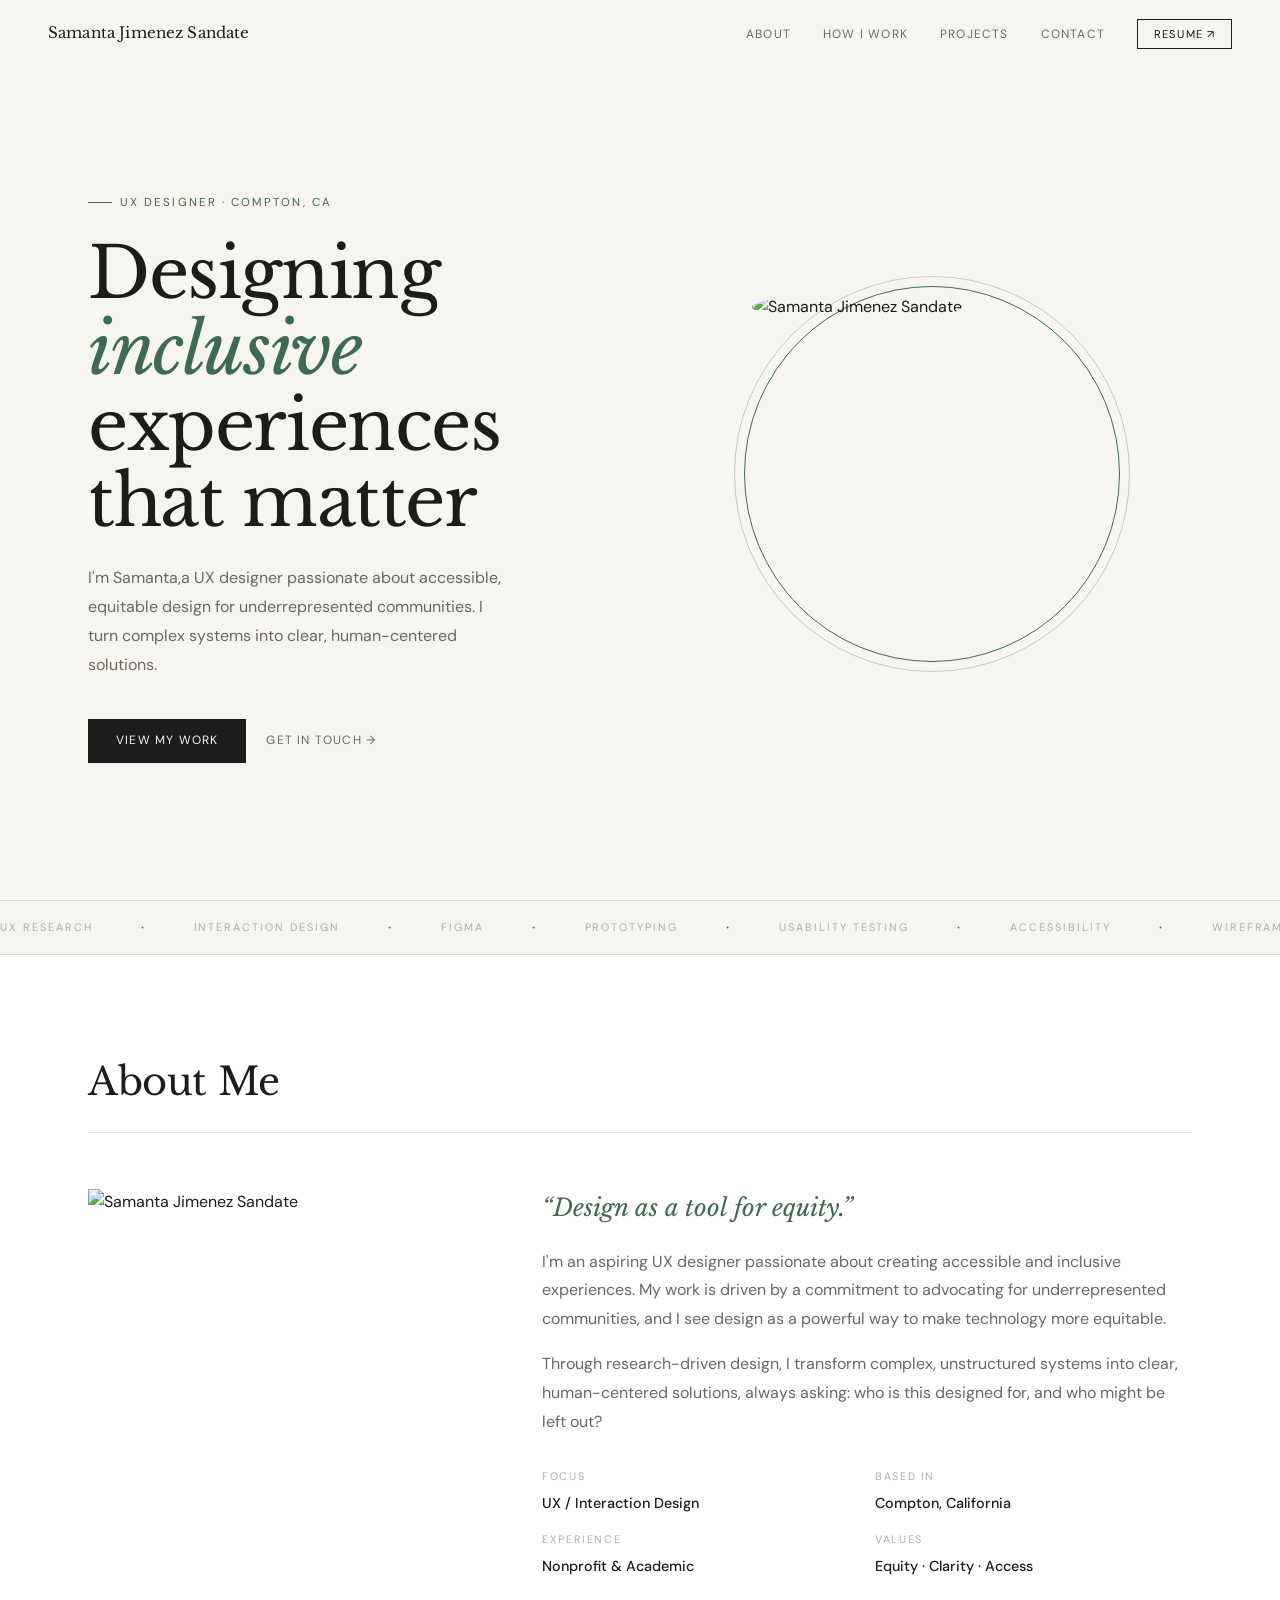
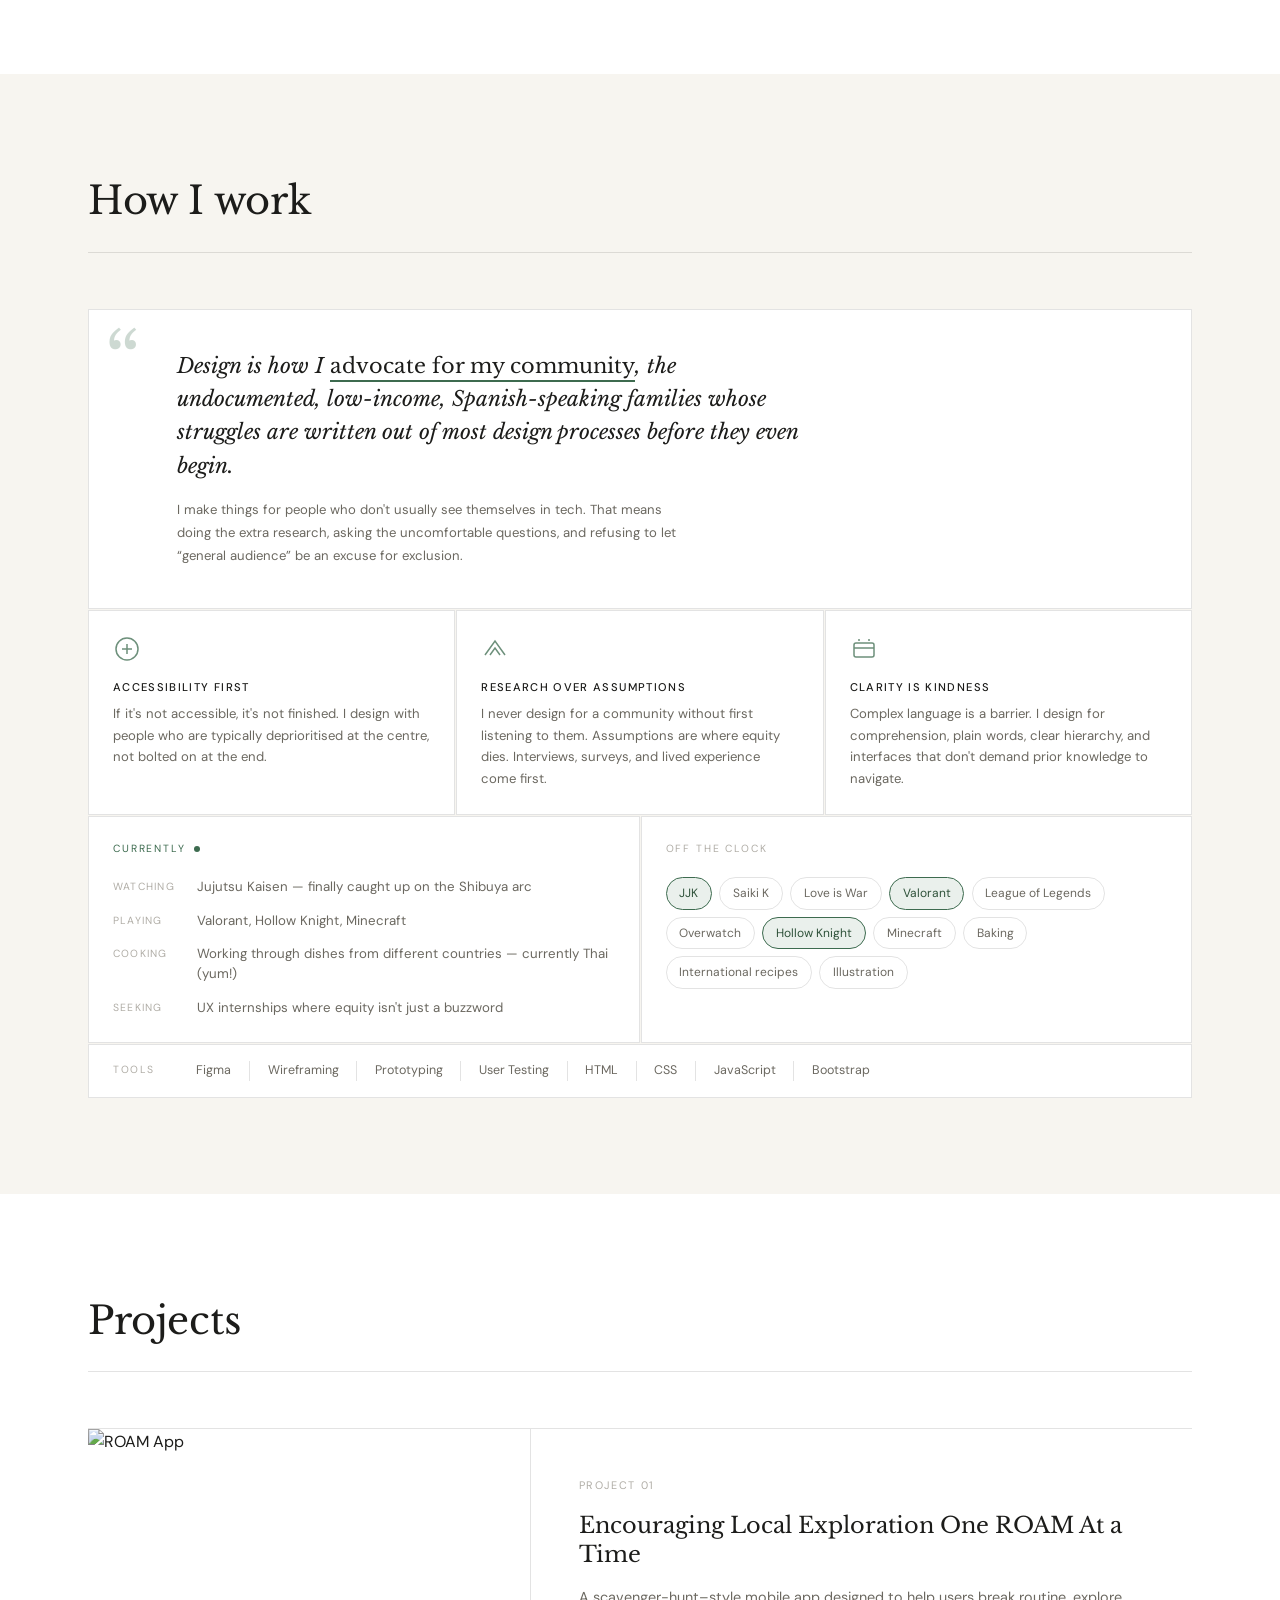
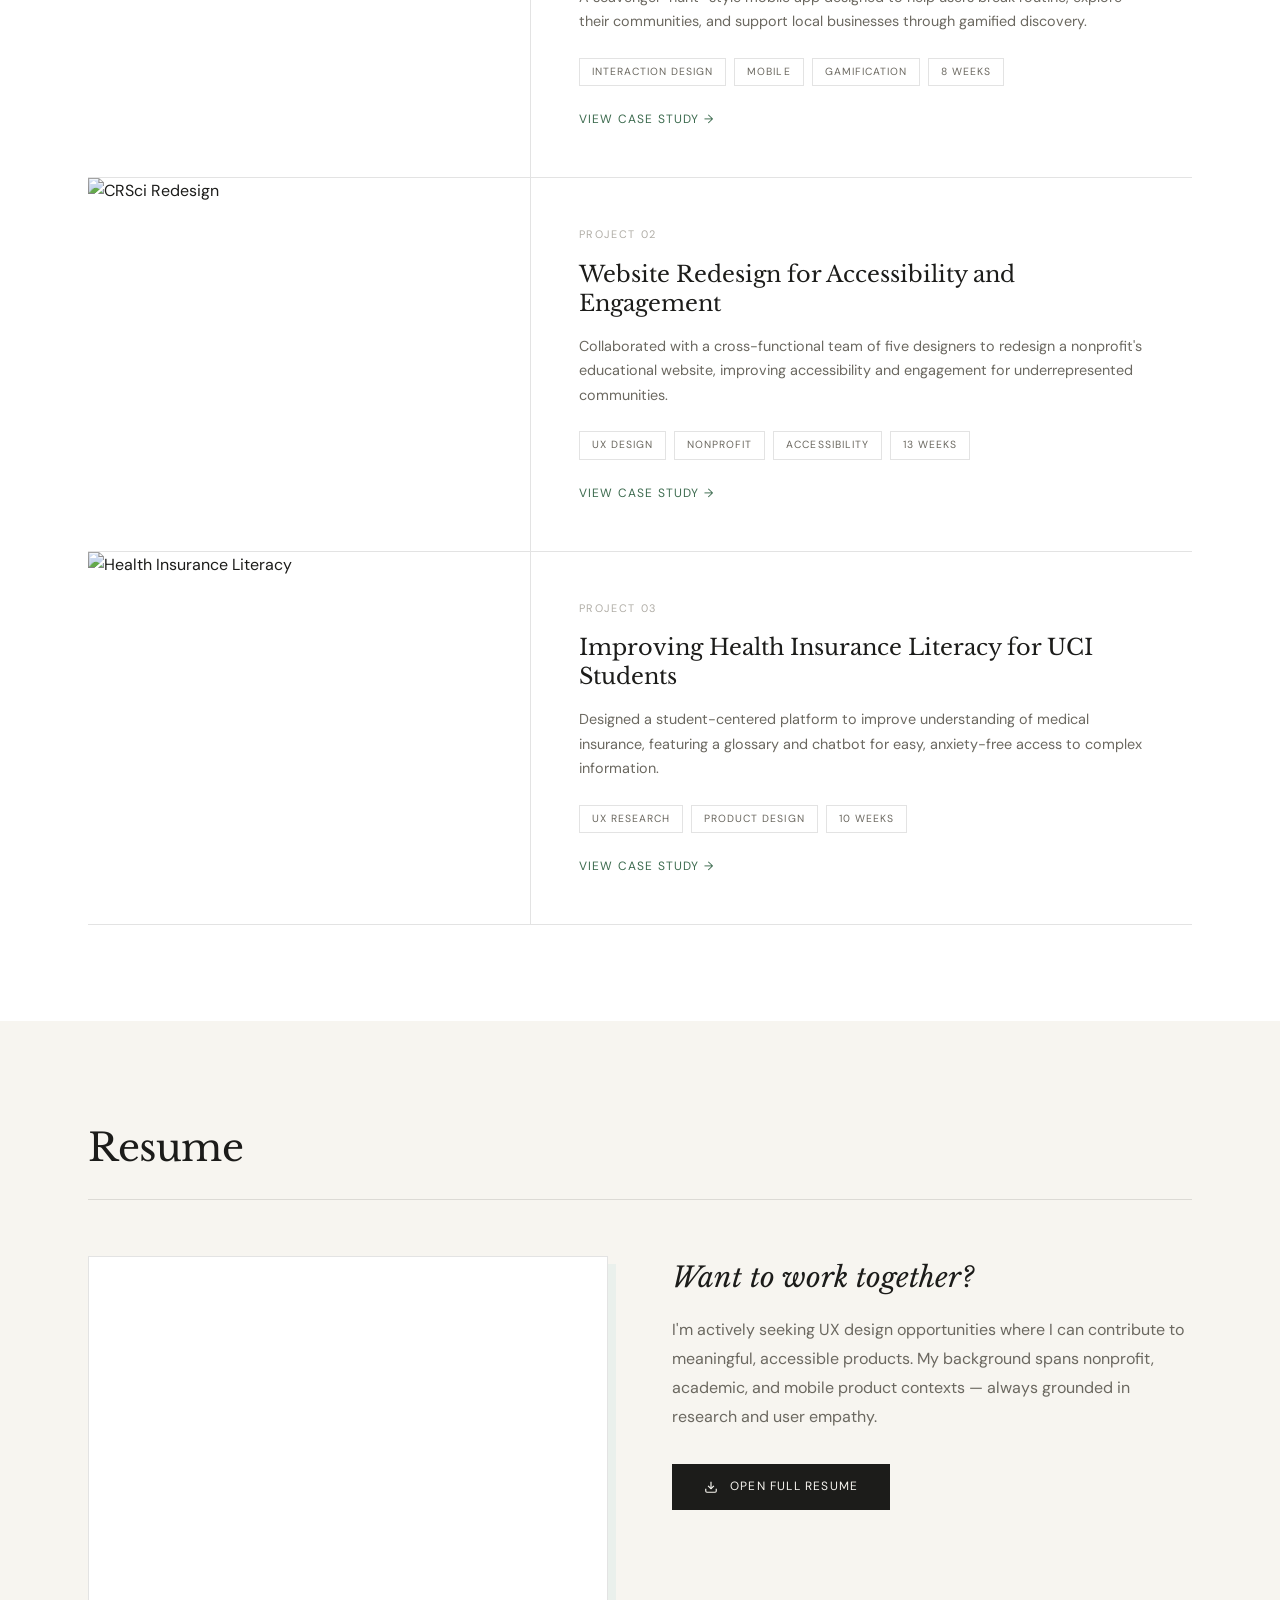
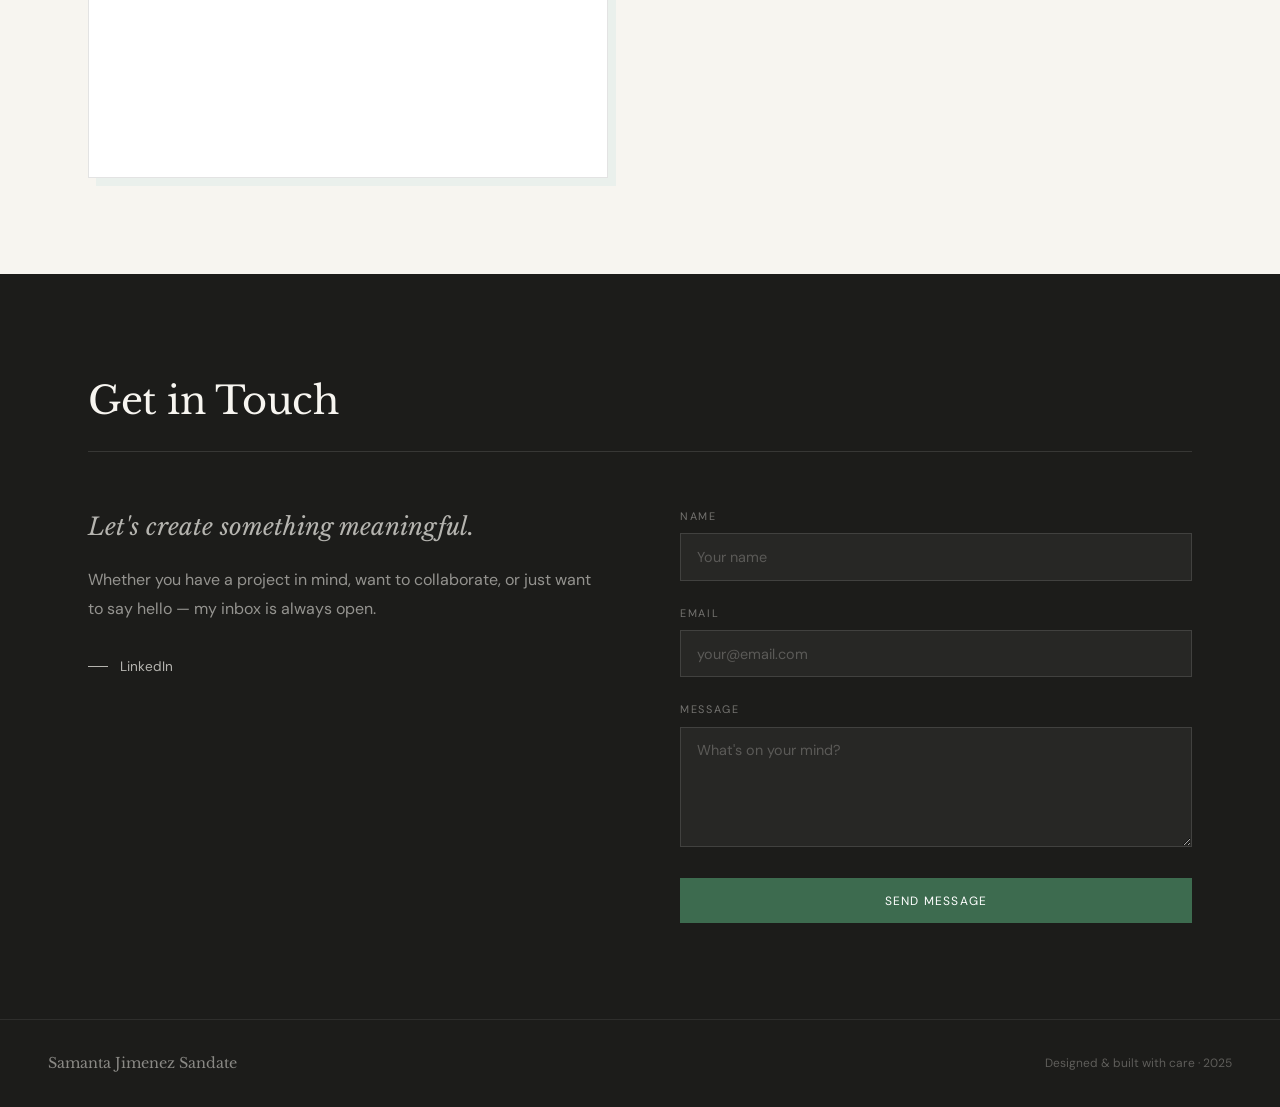
==== index.html @ db6c1d79 "stuff" ====
<!doctype html>
<html lang="en">
<head>
  <meta charset="utf-8">
  <meta name="viewport" content="width=device-width, initial-scale=1.0">
  <title>Samanta Jimenez Sandate — UX Designer</title>
  <link rel="preconnect" href="https://fonts.googleapis.com">
  <link href="https://fonts.googleapis.com/css2?family=Libre+Baskerville:ital,wght@0,400;0,700;1,400&family=DM+Sans:wght@300;400;500&display=swap" rel="stylesheet">
  <style>
    *, *::before, *::after { box-sizing: border-box; margin: 0; padding: 0; }

    :root {
      --bg: #F7F5F0;
      --ink: #1C1C1A;
      --mid: #6B6860;
      --light: #B0ADA6;
      --accent: #3D6B4F;
      --accent-soft: #EAF0EC;
      --border: rgba(28,28,26,0.12);
      --serif: 'Libre Baskerville', Georgia, serif;
      --sans: 'DM Sans', sans-serif;
    }

    html { scroll-behavior: smooth; font-size: 16px; }
    body { background: var(--bg); color: var(--ink); font-family: var(--sans); font-weight: 400; line-height: 1.6; overflow-x: hidden; }

    /* CURSOR */
    * { cursor: none !important; }
    #cur, #cur-ring { position: fixed; border-radius: 50%; pointer-events: none; z-index: 9999; transform: translate(-50%,-50%); }
    #cur { width: 8px; height: 8px; background: var(--ink); transition: width .2s, height .2s, background .2s; }
    #cur-ring { width: 32px; height: 32px; border: 1px solid var(--ink); opacity: .3; transition: width .3s, height .3s, opacity .3s, border-color .3s; }
    .hovering #cur { width: 5px; height: 5px; background: var(--accent); }
    .hovering #cur-ring { width: 48px; height: 48px; opacity: .15; border-color: var(--accent); }
    .dark-bg #cur { background: var(--bg); }
    .dark-bg #cur-ring { border-color: var(--bg); opacity: .4; }
    .dark-bg.hovering #cur { background: #9fcfb3; }
    .dark-bg.hovering #cur-ring { border-color: #9fcfb3; }

    /* NAV */
    nav { position: fixed; top: 0; left: 0; right: 0; z-index: 100; display: flex; align-items: center; justify-content: space-between; padding: 1.25rem 3rem; background: rgba(247,245,240,0.92); backdrop-filter: blur(12px); border-bottom: 1px solid transparent; transition: border-color .3s; }
    nav.scrolled { border-color: var(--border); }
    .nav-name { font-family: var(--serif); font-size: .95rem; font-weight: 400; color: var(--ink); text-decoration: none; letter-spacing: .01em; }
    .nav-links { display: flex; gap: 2rem; list-style: none; align-items: center; }
    .nav-links a { font-size: .75rem; letter-spacing: .1em; text-transform: uppercase; text-decoration: none; color: var(--mid); transition: color .2s; }
    .nav-links a:hover { color: var(--ink); }
    .nav-links .resume-btn { padding: .45rem 1rem; border: 1px solid var(--ink); color: var(--ink); font-size: .7rem; transition: background .2s, color .2s; }
    .nav-links .resume-btn:hover { background: var(--ink); color: var(--bg); }

    /* HERO */
    #home { min-height: 100vh; display: grid; grid-template-columns: 1fr 1fr; align-items: center; padding: 8rem 3rem 5rem; max-width: 1200px; margin: 0 auto; gap: 4rem; }
    .hero-tag { display: inline-flex; align-items: center; gap: .5rem; font-size: .72rem; letter-spacing: .18em; text-transform: uppercase; color: var(--accent); margin-bottom: 1.5rem; opacity: 0; animation: fadeUp .7s .2s forwards; }
    .hero-tag::before { content: ''; width: 24px; height: 1px; background: var(--accent); }
    h1.hero-title { font-family: var(--serif); font-size: clamp(3rem, 5.5vw, 5rem); font-weight: 400; line-height: 1.08; letter-spacing: -.02em; margin-bottom: 1.5rem; opacity: 0; animation: fadeUp .8s .4s forwards; }
    h1.hero-title em { font-style: italic; color: var(--accent); }
    .hero-bio { font-size: 1rem; color: var(--mid); line-height: 1.8; max-width: 420px; margin-bottom: 2.5rem; opacity: 0; animation: fadeUp .7s .6s forwards; }
    .hero-actions { display: flex; gap: 1.25rem; align-items: center; opacity: 0; animation: fadeUp .7s .8s forwards; }
    .btn-dark { display: inline-block; padding: .75rem 1.75rem; background: var(--ink); color: var(--bg); font-size: .75rem; letter-spacing: .1em; text-transform: uppercase; text-decoration: none; transition: background .2s, transform .2s; }
    .btn-dark:hover { background: var(--accent); transform: translateY(-2px); }
    .btn-ghost { font-size: .75rem; letter-spacing: .1em; text-transform: uppercase; color: var(--mid); text-decoration: none; display: flex; align-items: center; gap: .4rem; transition: color .2s; }
    .btn-ghost:hover { color: var(--ink); }

    /* HERO CIRCULAR AVATAR */
    .hero-image-col { display: flex; justify-content: center; align-items: center; opacity: 0; animation: fadeIn 1s .5s forwards; }
    .hero-avatar-wrap {
      position: relative;
      width: 360px; height: 360px;
    }
    .hero-avatar-wrap::before {
      content: '';
      position: absolute;
      top: -8px; left: -8px;
      width: calc(100% + 16px); height: calc(100% + 16px);
      border-radius: 50%;
      border: 1px solid var(--accent);
      z-index: 0;
    }
    .hero-avatar-wrap::after {
      content: '';
      position: absolute;
      top: -18px; left: -18px;
      width: calc(100% + 36px); height: calc(100% + 36px);
      border-radius: 50%;
      border: 1px solid var(--accent);
      opacity: 0.3;
      z-index: 0;
    }
    .hero-avatar-wrap img {
      position: relative; z-index: 1;
      width: 100%; height: 100%;
      border-radius: 50%;
      object-fit: cover;
      background: transparent;
    }

    /* MARQUEE */
    .marquee-bar { border-top: 1px solid var(--border); border-bottom: 1px solid var(--border); overflow: hidden; padding: .85rem 0; }
    .marquee-track { display: flex; gap: 3rem; width: max-content; animation: marquee 22s linear infinite; font-size: .68rem; letter-spacing: .18em; text-transform: uppercase; color: var(--light); align-items: center; }
    .marquee-track .dot { color: var(--accent); font-size: 1rem; }
    @keyframes marquee { from { transform: translateX(0); } to { transform: translateX(-50%); } }

    /* SECTIONS */
    .section-wrap { max-width: 1200px; margin: 0 auto; padding: 6rem 3rem; }
    .section-header { display: flex; align-items: baseline; gap: 1rem; margin-bottom: 3.5rem; padding-bottom: 1.25rem; border-bottom: 1px solid var(--border); }
    .section-num { display: none; }
    .section-title { font-family: var(--serif); font-size: clamp(1.75rem, 3vw, 2.5rem); font-weight: 400; letter-spacing: -.01em; }

    /* ABOUT */
    #about { background: white; }
    .about-grid { display: grid; grid-template-columns: 0.6fr 1fr; gap: 4rem; align-items: start; }
    .about-portrait img { width: 100%; max-width: 280px; aspect-ratio: 3/4; object-fit: cover; object-position: center top; }
    .about-content h3 { font-family: var(--serif); font-size: 1.5rem; font-weight: 400; font-style: italic; color: var(--accent); margin-bottom: 1.25rem; }
    .about-content p { color: var(--mid); margin-bottom: 1rem; line-height: 1.8; }
    .about-details { margin-top: 2rem; display: grid; grid-template-columns: 1fr 1fr; gap: 1rem; }
    .about-detail-item span { display: block; font-size: .68rem; letter-spacing: .15em; text-transform: uppercase; color: var(--light); margin-bottom: .25rem; }
    .about-detail-item strong { font-size: .9rem; font-weight: 500; }

    /* HOW I WORK */
    #skills { background: var(--bg); }
    .hiw-philosophy { border: 1px solid var(--border); padding: 2.5rem; margin-bottom: 1px; background: white; position: relative; overflow: hidden; }
    .hiw-philosophy::before { content: '\201C'; font-family: var(--serif); font-size: 5rem; line-height: 1.2; color: var(--accent); opacity: 0.25; position: absolute; top: .5rem; left: 1rem; pointer-events: none; z-index: 0; }
    .hiw-quote { font-family: var(--serif); font-size: 1.3rem; font-style: italic; line-height: 1.6; color: var(--ink); position: relative; z-index: 1; max-width: 680px; padding-left: 3rem; }
    .hiw-quote em { font-style: normal; border-bottom: 2px solid var(--accent); padding-bottom: 1px; }
    .hiw-sub { margin-top: 1rem; font-size: .82rem; color: var(--mid); line-height: 1.75; max-width: 560px; position: relative; z-index: 1; padding-left: 3rem; }
    .hiw-principles { display: grid; grid-template-columns: repeat(3, 1fr); gap: 1px; margin-bottom: 1px; }
    .hiw-principle { background: white; border: 1px solid var(--border); padding: 1.5rem; transition: background .2s; }
    .hiw-principle:hover { background: var(--accent-soft); }
    .hiw-principle svg { margin-bottom: 1rem; opacity: .75; display: block; }
    .hiw-pname { font-size: .7rem; font-weight: 500; letter-spacing: .12em; text-transform: uppercase; color: var(--ink); margin-bottom: .4rem; }
    .hiw-pdesc { font-size: .82rem; color: var(--mid); line-height: 1.65; }
    .hiw-bottom { display: grid; grid-template-columns: 1fr 1fr; gap: 1px; margin-bottom: 1px; }
    .hiw-currently { background: white; border: 1px solid var(--border); padding: 1.5rem; }
    .hiw-currently-label { font-size: .65rem; letter-spacing: .18em; text-transform: uppercase; color: var(--accent); display: flex; align-items: center; gap: .5rem; margin-bottom: 1.25rem; }
    .hiw-currently-label::after { content: ''; width: 6px; height: 6px; border-radius: 50%; background: var(--accent); animation: hiw-pulse 2s infinite; }
    @keyframes hiw-pulse { 0%, 100% { opacity: 1; transform: scale(1); } 50% { opacity: .4; transform: scale(.8); } }
    .hiw-currently-item { display: flex; align-items: flex-start; gap: .75rem; margin-bottom: .85rem; font-size: .83rem; color: var(--mid); line-height: 1.5; }
    .hiw-currently-item:last-child { margin-bottom: 0; }
    .hiw-key { font-size: .65rem; letter-spacing: .12em; text-transform: uppercase; color: var(--light); min-width: 72px; padding-top: 2px; flex-shrink: 0; }
    .hiw-offduty { background: white; border: 1px solid var(--border); padding: 1.5rem; }
    .hiw-offduty-label { font-size: .65rem; letter-spacing: .18em; text-transform: uppercase; color: var(--light); margin-bottom: 1.25rem; }
    .hiw-tags { display: flex; flex-wrap: wrap; gap: .45rem; }
    .hiw-tag { font-size: .75rem; padding: .35rem .8rem; border: 1px solid var(--border); color: var(--mid); border-radius: 999px; transition: border-color .2s, color .2s; }
    .hiw-tag:hover { border-color: var(--accent); color: var(--accent); }
    .hiw-tag-highlight { background: var(--accent-soft); border-color: var(--accent); color: #2e5139; }
    .hiw-tools { border: 1px solid var(--border); padding: 1rem 1.5rem; display: flex; align-items: center; flex-wrap: wrap; background: white; }
    .hiw-tools-label { font-size: .65rem; letter-spacing: .15em; text-transform: uppercase; color: var(--light); margin-right: 1.5rem; white-space: nowrap; }
    .hiw-tool { font-size: .78rem; color: var(--mid); padding: 0 1.1rem; border-right: 1px solid var(--border); }
    .hiw-tool:last-child { border-right: none; }

    /* PROJECTS */
    #projects { background: white; }
    .projects-list { display: flex; flex-direction: column; }
    .project-row { display: grid; grid-template-columns: 1fr 1.5fr; border-bottom: 1px solid var(--border); text-decoration: none; color: inherit; overflow: hidden; }
    .project-row:first-child { border-top: 1px solid var(--border); }
    .project-img-wrap { overflow: hidden; aspect-ratio: 16/10; }
    .project-img-wrap img { width: 100%; height: 100%; object-fit: cover; transition: transform .6s ease, filter .4s; filter: grayscale(20%); }
    .project-row:hover .project-img-wrap img { transform: scale(1.04); filter: grayscale(0%); }
    .project-info { padding: 3rem; display: flex; flex-direction: column; justify-content: center; border-left: 1px solid var(--border); }
    .project-num { font-size: .68rem; letter-spacing: .15em; text-transform: uppercase; color: var(--light); margin-bottom: 1rem; }
    .project-title { font-family: var(--serif); font-size: 1.4rem; font-weight: 400; line-height: 1.3; margin-bottom: 1rem; transition: color .2s; }
    .project-row:hover .project-title { color: var(--accent); }
    .project-desc { font-size: .9rem; color: var(--mid); line-height: 1.7; margin-bottom: 1.5rem; }
    .project-tags { display: flex; gap: .5rem; flex-wrap: wrap; }
    .project-tag { font-size: .65rem; letter-spacing: .1em; text-transform: uppercase; padding: .3rem .75rem; border: 1px solid var(--border); color: var(--mid); }
    .project-arrow { margin-top: 1.5rem; font-size: .75rem; letter-spacing: .1em; text-transform: uppercase; color: var(--accent); display: flex; align-items: center; gap: .4rem; transition: transform .2s; }
    .project-row:hover .project-arrow { transform: translateX(6px); }

    /* RESUME */
    #resume { background: var(--bg); }
    .resume-layout { display: grid; grid-template-columns: 1fr 1fr; gap: 4rem; align-items: start; }
    .resume-embed-wrap {
      position: relative;
      border: 1px solid var(--border);
      box-shadow: 8px 8px 0 var(--accent-soft);
      background: white;
      overflow: hidden;
    }
    .resume-embed-wrap iframe {
      width: 100%;
      height: 520px;
      display: block;
      border: none;
    }
    .resume-content h3 { font-family: var(--serif); font-size: 1.75rem; font-weight: 400; font-style: italic; margin-bottom: 1rem; }
    .resume-content p { color: var(--mid); line-height: 1.8; margin-bottom: 2rem; }
    .resume-download { display: inline-flex; align-items: center; gap: .75rem; padding: .85rem 2rem; background: var(--ink); color: var(--bg); font-size: .75rem; letter-spacing: .1em; text-transform: uppercase; text-decoration: none; transition: background .2s, transform .2s; }
    .resume-download:hover { background: var(--accent); transform: translateY(-2px); }
    .resume-download svg { width: 14px; height: 14px; }

    /* CONTACT */
    #contact { background: var(--ink); color: var(--bg); }
    #contact .section-title { color: var(--bg); }
    #contact .section-num { color: rgba(255,255,255,.3); }
    #contact .section-header { border-color: rgba(255,255,255,.12); }
    .contact-grid { display: grid; grid-template-columns: 1fr 1fr; gap: 5rem; }
    .contact-info h3 { font-family: var(--serif); font-size: 1.5rem; font-weight: 400; font-style: italic; color: rgba(247,245,240,.7); margin-bottom: 1.25rem; }
    .contact-info p { color: rgba(247,245,240,.55); line-height: 1.8; margin-bottom: 2rem; }
    .contact-socials { display: flex; flex-direction: column; gap: .75rem; }
    .contact-social-link { display: flex; align-items: center; gap: .75rem; text-decoration: none; color: rgba(247,245,240,.7); font-size: .85rem; transition: color .2s, transform .2s; }
    .contact-social-link:hover { color: var(--bg); transform: translateX(4px); }
    .social-line { width: 20px; height: 1px; background: currentColor; }
    .form-group { margin-bottom: 1.5rem; }
    .form-label { display: block; font-size: .68rem; letter-spacing: .15em; text-transform: uppercase; color: rgba(247,245,240,.4); margin-bottom: .5rem; }
    .form-input, .form-textarea { width: 100%; background: rgba(255,255,255,.05); border: 1px solid rgba(255,255,255,.12); color: var(--bg); padding: .85rem 1rem; font-family: var(--sans); font-size: .9rem; transition: border-color .2s, background .2s; outline: none; }
    .form-input::placeholder, .form-textarea::placeholder { color: rgba(247,245,240,.25); }
    .form-input:focus, .form-textarea:focus { border-color: var(--accent); background: rgba(255,255,255,.08); }
    .form-textarea { resize: vertical; min-height: 120px; }
    .form-submit { width: 100%; padding: .9rem; background: var(--accent); color: white; border: none; font-family: var(--sans); font-size: .75rem; letter-spacing: .1em; text-transform: uppercase; transition: background .2s, transform .2s; }
    .form-submit:hover { background: #2e5139; transform: translateY(-2px); }

    /* FOOTER */
    footer { background: var(--ink); border-top: 1px solid rgba(255,255,255,.08); padding: 2rem 3rem; display: flex; align-items: center; justify-content: space-between; }
    .footer-name { font-family: var(--serif); font-size: .9rem; color: rgba(247,245,240,.5); }
    .footer-note { font-size: .75rem; color: rgba(247,245,240,.3); }

    /* ANIMATIONS */
    @keyframes fadeUp { from { opacity: 0; transform: translateY(20px); } to { opacity: 1; transform: translateY(0); } }
    @keyframes fadeIn { from { opacity: 0; } to { opacity: 1; } }
    .reveal { opacity: 0; transform: translateY(24px); transition: opacity .7s ease, transform .7s ease; }
    .reveal.visible { opacity: 1; transform: translateY(0); }
    .reveal-delay-1 { transition-delay: .1s; }
    .reveal-delay-2 { transition-delay: .2s; }
    .reveal-delay-3 { transition-delay: .3s; }

    /* RESPONSIVE */
    @media (max-width: 900px) {
      nav { padding: 1rem 1.5rem; }
      #home { grid-template-columns: 1fr; padding: 7rem 1.5rem 4rem; gap: 3rem; }
      .hero-image-col { order: -1; }
      .hero-avatar-wrap { width: 260px; height: 260px; }
      .section-wrap { padding: 4rem 1.5rem; }
      .about-grid, .resume-layout, .contact-grid { grid-template-columns: 1fr; gap: 2.5rem; }
      .project-row { grid-template-columns: 1fr; }
      .project-info { border-left: none; border-top: 1px solid var(--border); padding: 1.75rem; }
      .hiw-principles { grid-template-columns: 1fr; }
      .hiw-bottom { grid-template-columns: 1fr; }
      .hiw-quote { font-size: 1.1rem; }
      footer { flex-direction: column; gap: .5rem; text-align: center; }
    }
  </style>
</head>
<body>
  <div id="cur"></div>
  <div id="cur-ring"></div>

  <nav id="main-nav">
    <a href="#home" class="nav-name">Samanta Jimenez Sandate</a>
    <ul class="nav-links">
      <li><a href="#about">About</a></li>
      <li><a href="#skills">How I Work</a></li>
      <li><a href="#projects">Projects</a></li>
      <li><a href="#contact">Contact</a></li>
      <li><a href="https://docs.google.com/document/d/1Hm_ONmTTfkXYq-15ansZrLJVU6pcIB7MnljaQ3-lBNk/edit?usp=sharing" target="_blank" class="resume-btn">Resume &#x2197;</a></li>
    </ul>
  </nav>

  <!-- HERO -->
  <section id="home">
    <div class="hero-text">
      <p class="hero-tag">UX Designer &middot; Compton, CA</p>
      <h1 class="hero-title">Designing <em>inclusive</em><br>experiences that matter</h1>
      <p class="hero-bio">I'm Samanta,a UX designer passionate about accessible, equitable design for underrepresented communities. I turn complex systems into clear, human-centered solutions.</p>
      <div class="hero-actions">
        <a href="#projects" class="btn-dark">View My Work</a>
        <a href="#contact" class="btn-ghost">Get in touch &rarr;</a>
      </div>
    </div>
    <div class="hero-image-col">
      <div class="hero-avatar-wrap">
        <img src="avatar_chibi.png" alt="Samanta Jimenez Sandate">
      </div>
    </div>
  </section>

  <!-- MARQUEE -->
  <div class="marquee-bar">
    <div class="marquee-track">
      <span>UX Research</span><span class="dot">&middot;</span>
      <span>Interaction Design</span><span class="dot">&middot;</span>
      <span>Figma</span><span class="dot">&middot;</span>
      <span>Prototyping</span><span class="dot">&middot;</span>
      <span>Usability Testing</span><span class="dot">&middot;</span>
      <span>Accessibility</span><span class="dot">&middot;</span>
      <span>Wireframing</span><span class="dot">&middot;</span>
      <span>User Journeys</span><span class="dot">&middot;</span>
      <span>HTML &middot; CSS &middot; JavaScript</span><span class="dot">&middot;</span>
      <span>UX Research</span><span class="dot">&middot;</span>
      <span>Interaction Design</span><span class="dot">&middot;</span>
      <span>Figma</span><span class="dot">&middot;</span>
      <span>Prototyping</span><span class="dot">&middot;</span>
      <span>Usability Testing</span><span class="dot">&middot;</span>
      <span>Accessibility</span><span class="dot">&middot;</span>
      <span>Wireframing</span><span class="dot">&middot;</span>
      <span>User Journeys</span><span class="dot">&middot;</span>
      <span>HTML &middot; CSS &middot; JavaScript</span><span class="dot">&middot;</span>
    </div>
  </div>

  <!-- ABOUT -->
  <section id="about">
    <div class="section-wrap">
      <div class="section-header reveal">
        <span class="section-num">01</span>
        <h2 class="section-title">About Me</h2>
      </div>
      <div class="about-grid">
        <div class="about-portrait reveal">
          <img src="samanta_photo.jpg" alt="Samanta Jimenez Sandate">
        </div>
        <div class="about-content">
          <h3 class="reveal">&ldquo;Design as a tool for equity.&rdquo;</h3>
          <p class="reveal reveal-delay-1">I'm an aspiring UX designer passionate about creating accessible and inclusive experiences. My work is driven by a commitment to advocating for underrepresented communities, and I see design as a powerful way to make technology more equitable.</p>
          <p class="reveal reveal-delay-2">Through research-driven design, I transform complex, unstructured systems into clear, human-centered solutions, always asking: who is this designed for, and who might be left out?</p>
          <div class="about-details reveal reveal-delay-3">
            <div class="about-detail-item"><span>Focus</span><strong>UX / Interaction Design</strong></div>
            <div class="about-detail-item"><span>Based in</span><strong>Compton, California</strong></div>
            <div class="about-detail-item"><span>Experience</span><strong>Nonprofit &amp; Academic</strong></div>
            <div class="about-detail-item"><span>Values</span><strong>Equity &middot; Clarity &middot; Access</strong></div>
          </div>
        </div>
      </div>
    </div>
  </section>

  <!-- HOW I WORK -->
  <section id="skills">
    <div class="section-wrap">
      <div class="section-header reveal">
        <span class="section-num">02</span>
        <h2 class="section-title">How I work</h2>
      </div>
      <div class="hiw-philosophy reveal">
        <p class="hiw-quote">Design is how I <em>advocate for my community</em>, the undocumented, low-income, Spanish-speaking families whose struggles are written out of most design processes before they even begin.</p>
        <p class="hiw-sub">I make things for people who don't usually see themselves in tech. That means doing the extra research, asking the uncomfortable questions, and refusing to let &ldquo;general audience&rdquo; be an excuse for exclusion.</p>
      </div>
      <div class="hiw-principles reveal">
        <div class="hiw-principle">
          <svg width="28" height="28" viewBox="0 0 28 28" fill="none" stroke="var(--accent)" stroke-width="1.5"><circle cx="14" cy="14" r="11"/><path d="M9 14h10M14 9v10"/></svg>
          <div class="hiw-pname">Accessibility first</div>
          <div class="hiw-pdesc">If it's not accessible, it's not finished. I design with people who are typically deprioritised at the centre, not bolted on at the end.</div>
        </div>
        <div class="hiw-principle">
          <svg width="28" height="28" viewBox="0 0 28 28" fill="none" stroke="var(--accent)" stroke-width="1.5"><path d="M4 20L14 6l10 14"/><path d="M9 20l5-7 5 7"/></svg>
          <div class="hiw-pname">Research over assumptions</div>
          <div class="hiw-pdesc">I never design for a community without first listening to them. Assumptions are where equity dies. Interviews, surveys, and lived experience come first.</div>
        </div>
        <div class="hiw-principle">
          <svg width="28" height="28" viewBox="0 0 28 28" fill="none" stroke="var(--accent)" stroke-width="1.5"><rect x="4" y="8" width="20" height="14" rx="2"/><path d="M9 6V4M19 6V4M4 13h20"/></svg>
          <div class="hiw-pname">Clarity is kindness</div>
          <div class="hiw-pdesc">Complex language is a barrier. I design for comprehension, plain words, clear hierarchy, and interfaces that don't demand prior knowledge to navigate.</div>
        </div>
      </div>
      <div class="hiw-bottom reveal">
        <div class="hiw-currently">
          <div class="hiw-currently-label">Currently</div>
          <div class="hiw-currently-item"><span class="hiw-key">Watching</span><span>Jujutsu Kaisen &mdash; finally caught up on the Shibuya arc</span></div>
          <div class="hiw-currently-item"><span class="hiw-key">Playing</span><span>Valorant, Hollow Knight, Minecraft</span></div>
          <div class="hiw-currently-item"><span class="hiw-key">Cooking</span><span>Working through dishes from different countries &mdash; currently Thai (yum!)</span></div>
          <div class="hiw-currently-item"><span class="hiw-key">Seeking</span><span>UX internships where equity isn't just a buzzword</span></div>
        </div>
        <div class="hiw-offduty">
          <div class="hiw-offduty-label">Off the clock</div>
          <div class="hiw-tags">
            <span class="hiw-tag hiw-tag-highlight">JJK</span>
            <span class="hiw-tag">Saiki K</span>
            <span class="hiw-tag">Love is War</span>
            <span class="hiw-tag hiw-tag-highlight">Valorant</span>
            <span class="hiw-tag">League of Legends</span>
            <span class="hiw-tag">Overwatch</span>
            <span class="hiw-tag hiw-tag-highlight">Hollow Knight</span>
            <span class="hiw-tag">Minecraft</span>
            <span class="hiw-tag">Baking</span>
            <span class="hiw-tag">International recipes</span>
            <span class="hiw-tag">Illustration</span>
          </div>
        </div>
      </div>
      <div class="hiw-tools reveal">
        <span class="hiw-tools-label">Tools</span>
        <span class="hiw-tool">Figma</span>
        <span class="hiw-tool">Wireframing</span>
        <span class="hiw-tool">Prototyping</span>
        <span class="hiw-tool">User Testing</span>
        <span class="hiw-tool">HTML</span>
        <span class="hiw-tool">CSS</span>
        <span class="hiw-tool">JavaScript</span>
        <span class="hiw-tool">Bootstrap</span>
      </div>
    </div>
  </section>

  <!-- PROJECTS -->
  <section id="projects">
    <div class="section-wrap">
      <div class="section-header reveal">
        <span class="section-num">03</span>
        <h2 class="section-title">Projects</h2>
      </div>
      <div class="projects-list">
        <a href="project3.html" class="project-row reveal">
          <div class="project-img-wrap"><img src="https://i.ibb.co/zhddb56h/Screenshot-2026-01-05-152606.png" alt="ROAM App"></div>
          <div class="project-info">
            <div class="project-num">Project 01</div>
            <h3 class="project-title">Encouraging Local Exploration One ROAM At a Time</h3>
            <p class="project-desc">A scavenger-hunt&ndash;style mobile app designed to help users break routine, explore their communities, and support local businesses through gamified discovery.</p>
            <div class="project-tags"><span class="project-tag">Interaction Design</span><span class="project-tag">Mobile</span><span class="project-tag">Gamification</span><span class="project-tag">8 Weeks</span></div>
            <div class="project-arrow">View case study &rarr;</div>
          </div>
        </a>
        <a href="project1.html" class="project-row reveal reveal-delay-1">
          <div class="project-img-wrap"><img src="crsci-macbook-hero.png" alt="CRSci Redesign"></div>
          <div class="project-info">
            <div class="project-num">Project 02</div>
            <h3 class="project-title">Website Redesign for Accessibility and Engagement</h3>
            <p class="project-desc">Collaborated with a cross-functional team of five designers to redesign a nonprofit's educational website, improving accessibility and engagement for underrepresented communities.</p>
            <div class="project-tags"><span class="project-tag">UX Design</span><span class="project-tag">Nonprofit</span><span class="project-tag">Accessibility</span><span class="project-tag">13 Weeks</span></div>
            <div class="project-arrow">View case study &rarr;</div>
          </div>
        </a>
        <a href="project2.html" class="project-row reveal reveal-delay-2">
          <div class="project-img-wrap"><img src="hh-macbook-hero.png" alt="Health Insurance Literacy"></div>
          <div class="project-info">
            <div class="project-num">Project 03</div>
            <h3 class="project-title">Improving Health Insurance Literacy for UCI Students</h3>
            <p class="project-desc">Designed a student-centered platform to improve understanding of medical insurance, featuring a glossary and chatbot for easy, anxiety-free access to complex information.</p>
            <div class="project-tags"><span class="project-tag">UX Research</span><span class="project-tag">Product Design</span><span class="project-tag">10 Weeks</span></div>
            <div class="project-arrow">View case study &rarr;</div>
          </div>
        </a>
      </div>
    </div>
  </section>

  <!-- RESUME -->
  <section id="resume">
    <div class="section-wrap">
      <div class="section-header reveal">
        <span class="section-num">04</span>
        <h2 class="section-title">Resume</h2>
      </div>
      <div class="resume-layout">
        <div class="resume-embed-wrap reveal">
          <iframe
            src="https://drive.google.com/file/d/12p9zVZ6ncvjYhI-8IILt6tvQNBFpRHy_/preview"
            title="Samanta Jimenez Sandate Resume"
            allow="autoplay">
          </iframe>
        </div> 
        <div class="resume-content">
          <h3 class="reveal">Want to work together?</h3>
          <p class="reveal reveal-delay-1">I'm actively seeking UX design opportunities where I can contribute to meaningful, accessible products. My background spans nonprofit, academic, and mobile product contexts &mdash; always grounded in research and user empathy.</p>
          <a href="https://drive.google.com/file/d/12p9zVZ6ncvjYhI-8IILt6tvQNBFpRHy_/view?usp=drive_link" target="_blank" class="resume-download reveal reveal-delay-2">
            <svg viewBox="0 0 24 24" fill="none" stroke="currentColor" stroke-width="2"><path d="M21 15v4a2 2 0 01-2 2H5a2 2 0 01-2-2v-4"/><polyline points="7 10 12 15 17 10"/><line x1="12" y1="15" x2="12" y2="3"/></svg>
            Open Full Resume
          </a>
        </div>
      </div>
    </div>
  </section>

  <!-- CONTACT -->
  <section id="contact">
    <div class="section-wrap">
      <div class="section-header reveal">
        <span class="section-num">05</span>
        <h2 class="section-title">Get in Touch</h2>
      </div>
      <div class="contact-grid">
        <div class="contact-info">
          <h3 class="reveal">Let's create something meaningful.</h3>
          <p class="reveal reveal-delay-1">Whether you have a project in mind, want to collaborate, or just want to say hello &mdash; my inbox is always open.</p>
          <div class="contact-socials reveal reveal-delay-2">
            <a href="https://www.linkedin.com/in/samanta-jimenez-sandate-526369333" target="_blank" class="contact-social-link"><span class="social-line"></span>LinkedIn</a>
          </div>
        </div>
        <form class="contact-form reveal reveal-delay-1" action="https://formspree.io/f/mgolklaj" method="POST">
          <input type="hidden" name="_subject" value="Portfolio Contact Message">
          <input type="hidden" name="_replyto" value="samanthaj1334@gmail.com">
          <input type="text" name="_gotcha" style="display:none">
          <div class="form-group">
            <label class="form-label" for="name">Name</label>
            <input type="text" class="form-input" id="name" name="name" placeholder="Your name" required>
          </div>
          <div class="form-group">
            <label class="form-label" for="email">Email</label>
            <input type="email" class="form-input" id="email" name="email" placeholder="your@email.com" required>
          </div>
          <div class="form-group">
            <label class="form-label" for="message">Message</label>
            <textarea class="form-textarea" id="message" name="message" placeholder="What's on your mind?" required></textarea>
          </div>
          <button type="submit" class="form-submit">Send Message</button>
        </form>
      </div>
    </div>
  </section>

  <!-- FOOTER -->
  <footer>
    <span class="footer-name">Samanta Jimenez Sandate</span>
    <span class="footer-note">Designed &amp; built with care &middot; 2025</span>
  </footer>

  <script>
    const cur = document.getElementById('cur');
    const ring = document.getElementById('cur-ring');
    let mx = -100, my = -100, rx = -100, ry = -100;
    document.addEventListener('mousemove', e => { mx = e.clientX; my = e.clientY; });
    document.addEventListener('mouseover', e => {
      document.body.classList.toggle('hovering', !!e.target.closest('a, button'));
    });
    (function loop() {
      rx += (mx - rx) * 0.12; ry += (my - ry) * 0.12;
      cur.style.left = mx + 'px'; cur.style.top = my + 'px';
      ring.style.left = rx + 'px'; ring.style.top = ry + 'px';
      requestAnimationFrame(loop);
    })();
    window.addEventListener('scroll', () => {
      const darkEls = document.querySelectorAll('#contact, footer');
      const anyDark = [...darkEls].some(el => {
        const r = el.getBoundingClientRect();
        return r.top < window.innerHeight * 0.6 && r.bottom > 0;
      });
      document.body.classList.toggle('dark-bg', anyDark);
      document.getElementById('main-nav').classList.toggle('scrolled', window.scrollY > 40);
    });
    const obs = new IntersectionObserver(entries => {
      entries.forEach(e => { if (e.isIntersecting) e.target.classList.add('visible'); });
    }, { threshold: 0.1 });
    document.querySelectorAll('.reveal').forEach(el => obs.observe(el));
  </script>
</body>
</html>
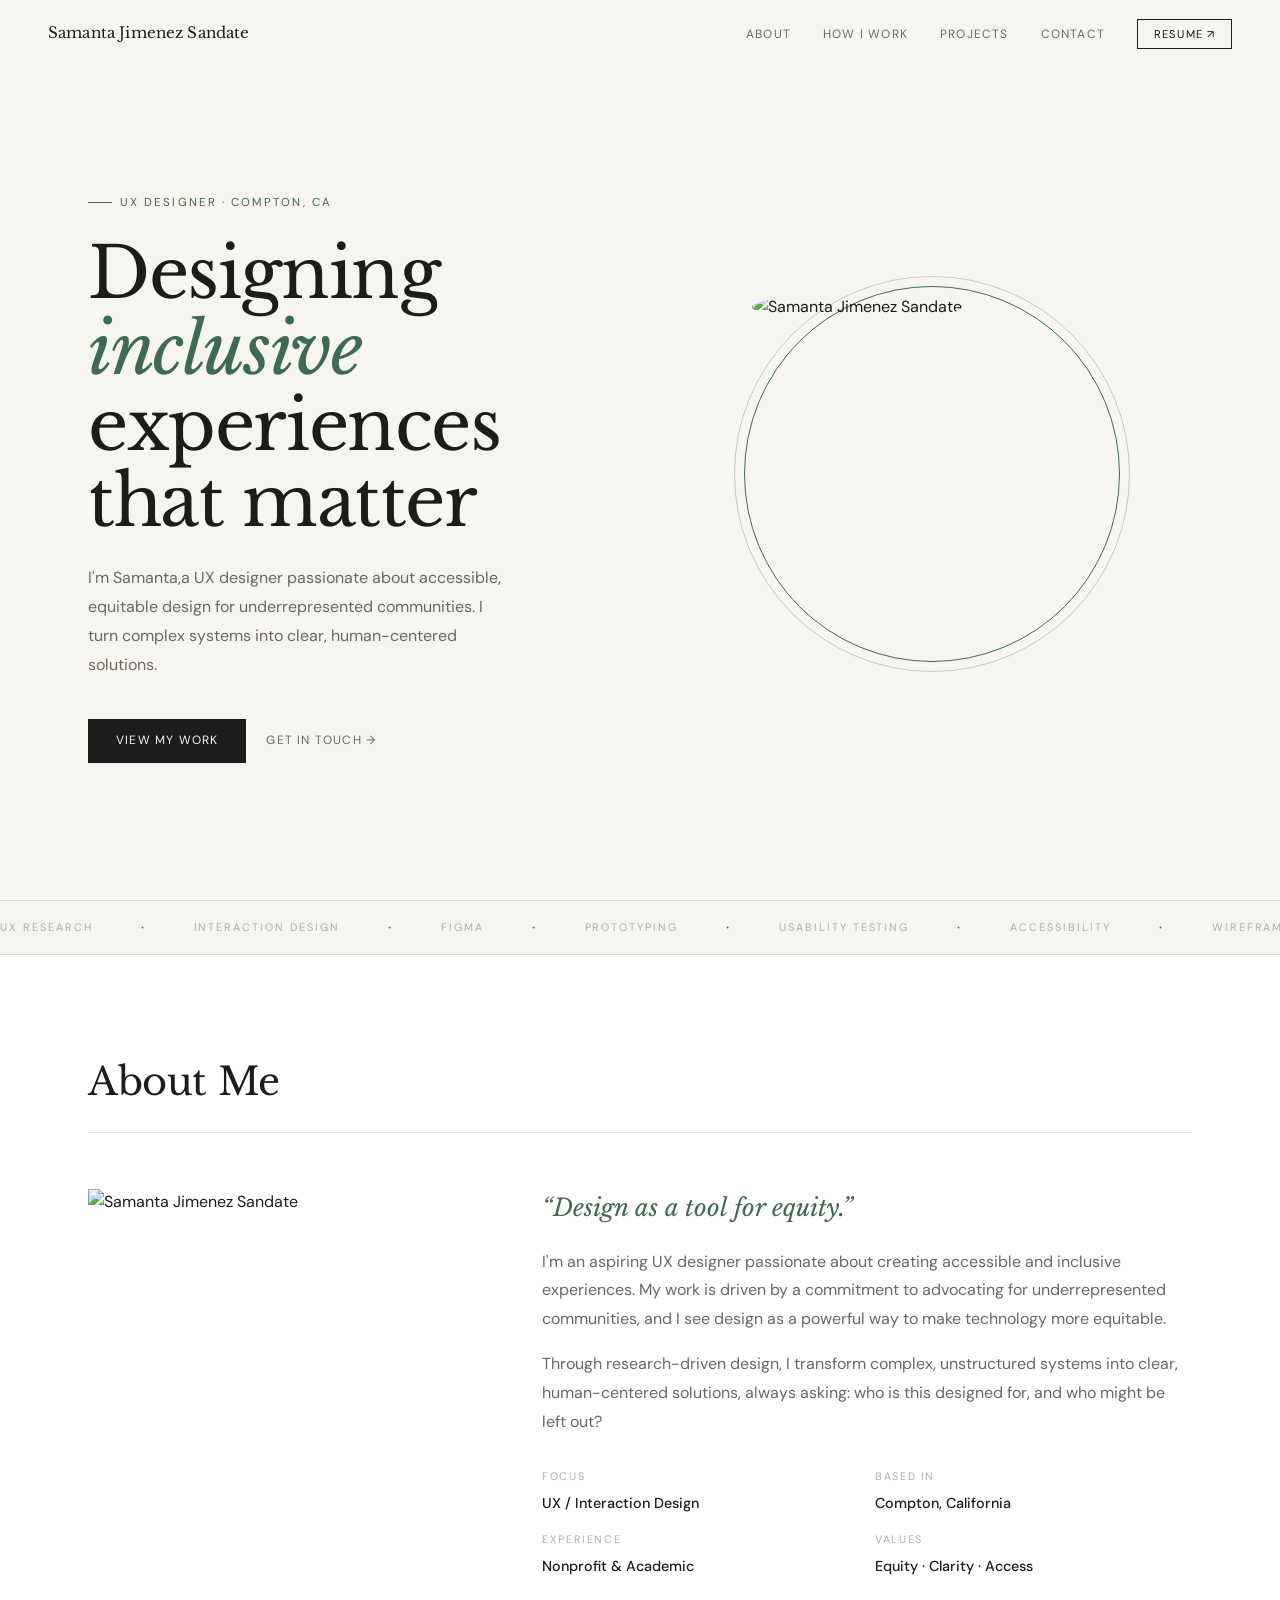
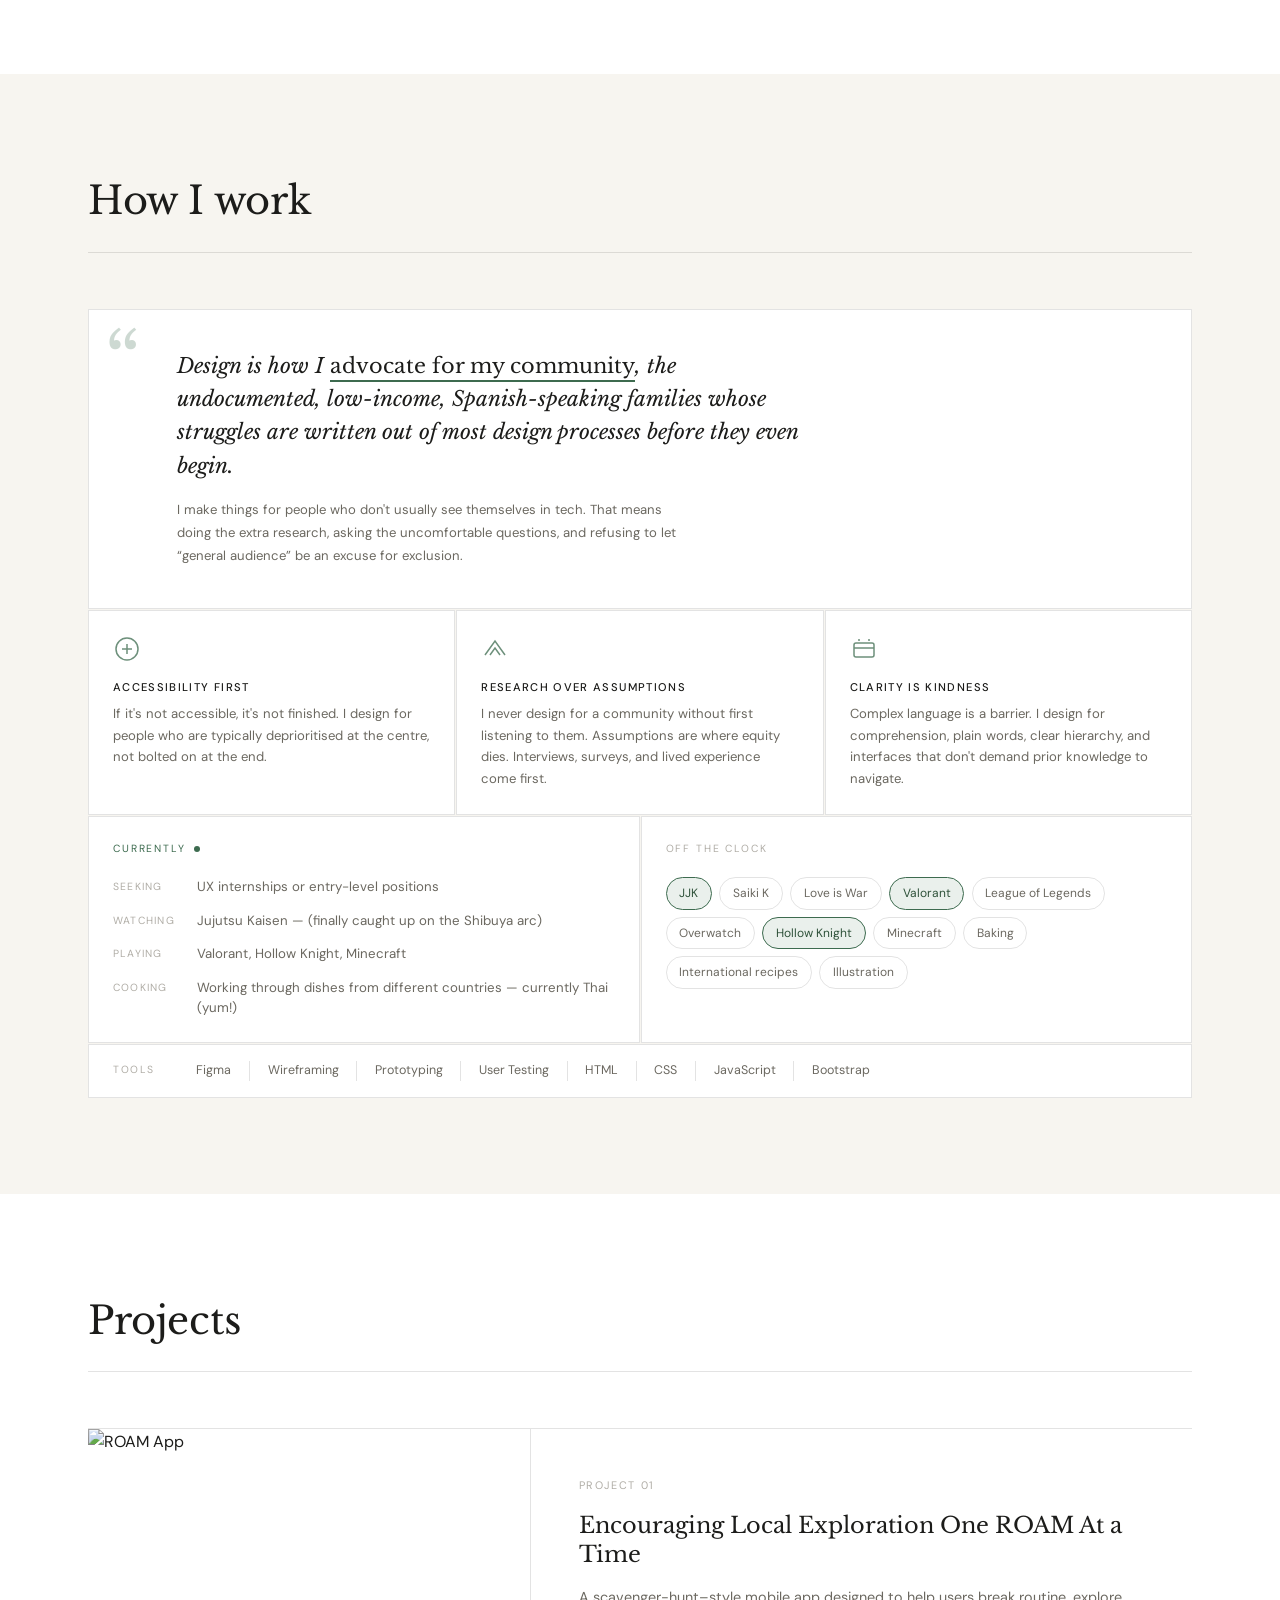
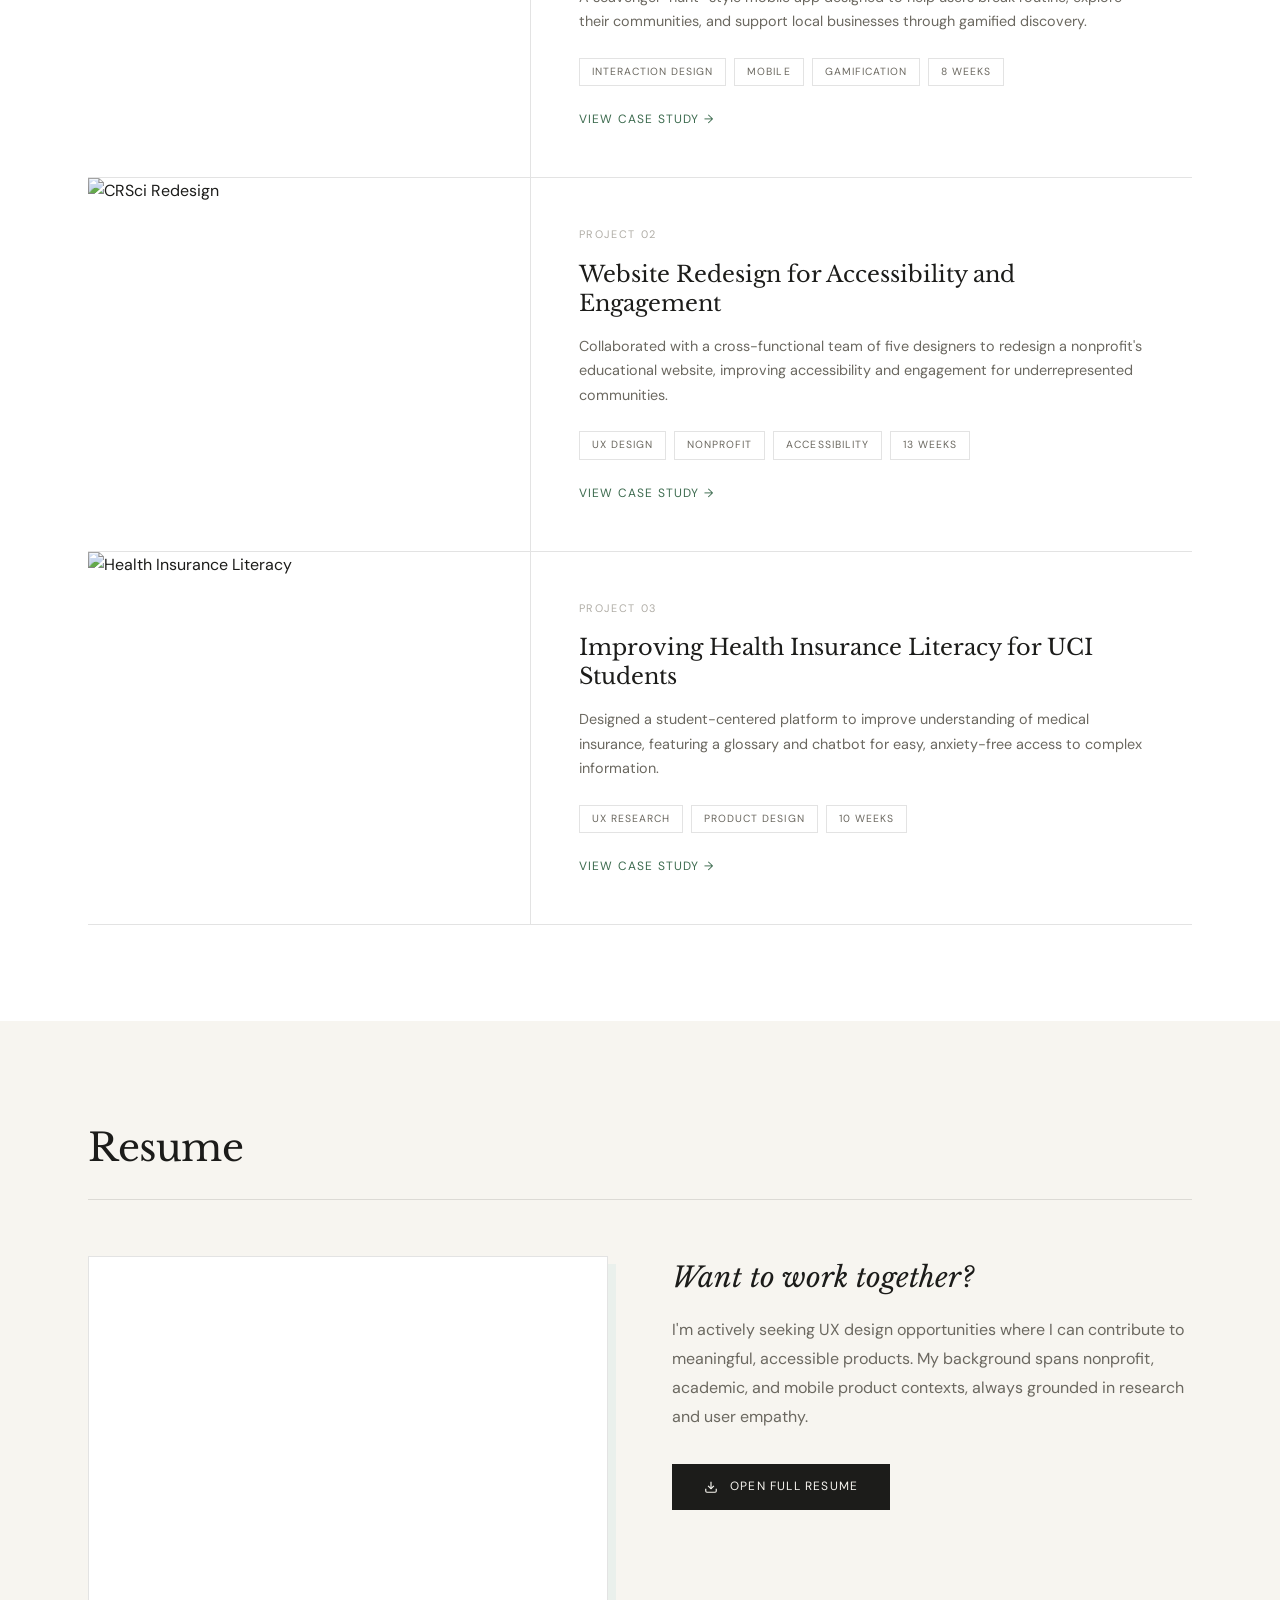
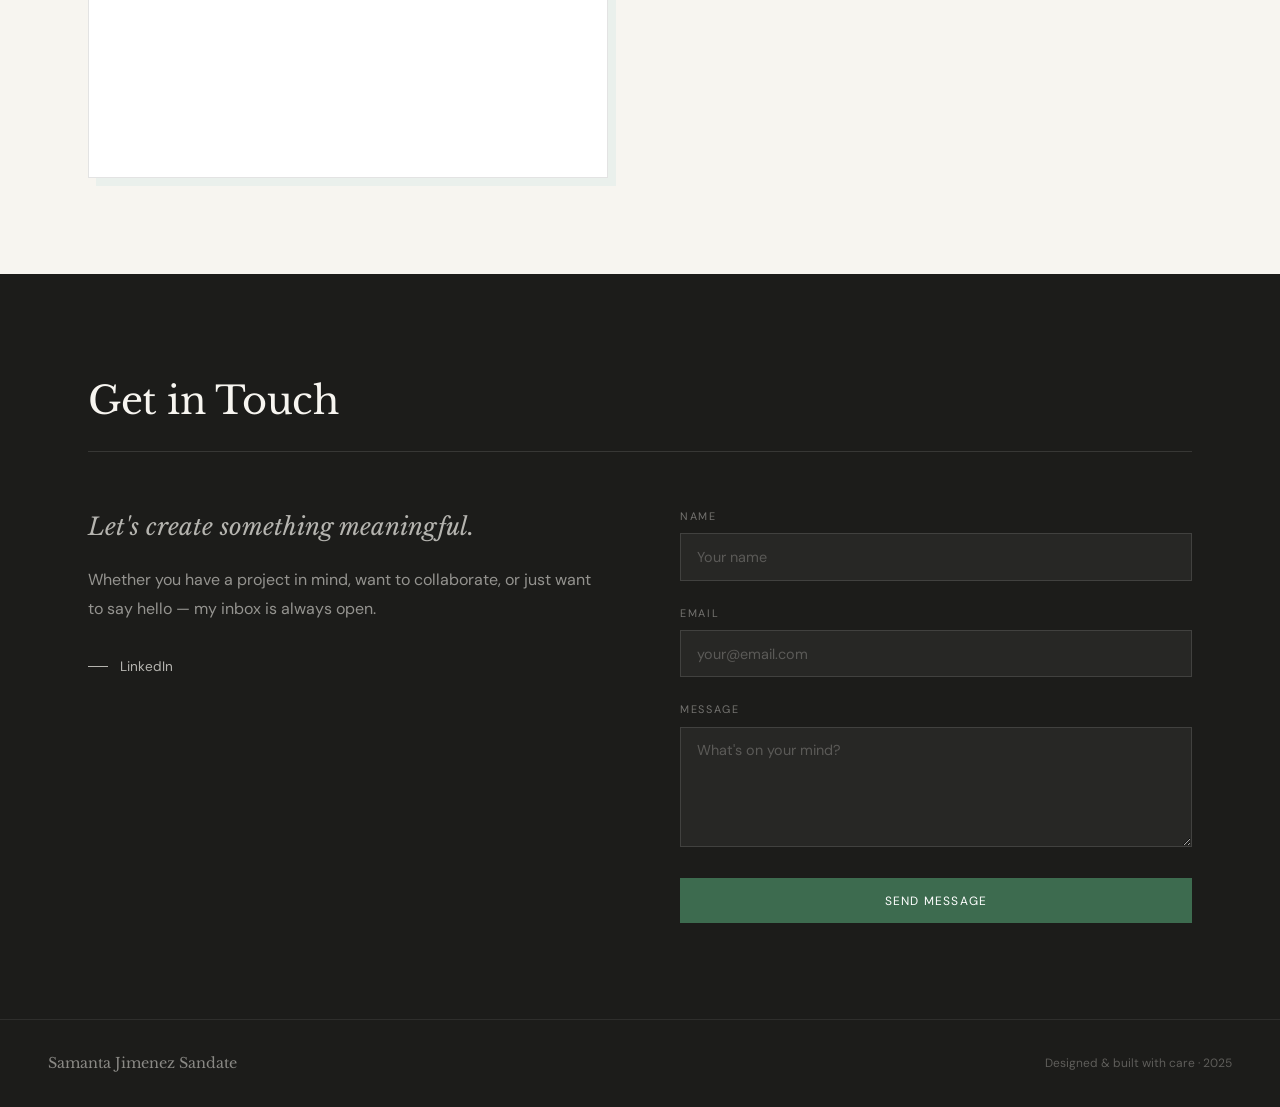
==== commit 97188039: "stuff" ====
--- a/index.html
+++ b/index.html
@@ -336,7 +336,7 @@
         <div class="hiw-principle">
           <svg width="28" height="28" viewBox="0 0 28 28" fill="none" stroke="var(--accent)" stroke-width="1.5"><circle cx="14" cy="14" r="11"/><path d="M9 14h10M14 9v10"/></svg>
           <div class="hiw-pname">Accessibility first</div>
-          <div class="hiw-pdesc">If it's not accessible, it's not finished. I design with people who are typically deprioritised at the centre, not bolted on at the end.</div>
+          <div class="hiw-pdesc">If it's not accessible, it's not finished. I design for people who are typically deprioritised at the centre, not bolted on at the end.</div>
         </div>
         <div class="hiw-principle">
           <svg width="28" height="28" viewBox="0 0 28 28" fill="none" stroke="var(--accent)" stroke-width="1.5"><path d="M4 20L14 6l10 14"/><path d="M9 20l5-7 5 7"/></svg>
@@ -352,10 +352,10 @@
       <div class="hiw-bottom reveal">
         <div class="hiw-currently">
           <div class="hiw-currently-label">Currently</div>
-          <div class="hiw-currently-item"><span class="hiw-key">Watching</span><span>Jujutsu Kaisen &mdash; finally caught up on the Shibuya arc</span></div>
+          <div class="hiw-currently-item"><span class="hiw-key">Seeking</span><span>UX internships or entry-level positions</span></div>
+          <div class="hiw-currently-item"><span class="hiw-key">Watching</span><span>Jujutsu Kaisen &mdash; (finally caught up on the Shibuya arc)</span></div>
           <div class="hiw-currently-item"><span class="hiw-key">Playing</span><span>Valorant, Hollow Knight, Minecraft</span></div>
           <div class="hiw-currently-item"><span class="hiw-key">Cooking</span><span>Working through dishes from different countries &mdash; currently Thai (yum!)</span></div>
-          <div class="hiw-currently-item"><span class="hiw-key">Seeking</span><span>UX internships where equity isn't just a buzzword</span></div>
         </div>
         <div class="hiw-offduty">
           <div class="hiw-offduty-label">Off the clock</div>
@@ -447,7 +447,7 @@
         </div> 
         <div class="resume-content">
           <h3 class="reveal">Want to work together?</h3>
-          <p class="reveal reveal-delay-1">I'm actively seeking UX design opportunities where I can contribute to meaningful, accessible products. My background spans nonprofit, academic, and mobile product contexts &mdash; always grounded in research and user empathy.</p>
+          <p class="reveal reveal-delay-1">I'm actively seeking UX design opportunities where I can contribute to meaningful, accessible products. My background spans nonprofit, academic, and mobile product contexts, always grounded in research and user empathy.</p>
           <a href="https://drive.google.com/file/d/12p9zVZ6ncvjYhI-8IILt6tvQNBFpRHy_/view?usp=drive_link" target="_blank" class="resume-download reveal reveal-delay-2">
             <svg viewBox="0 0 24 24" fill="none" stroke="currentColor" stroke-width="2"><path d="M21 15v4a2 2 0 01-2 2H5a2 2 0 01-2-2v-4"/><polyline points="7 10 12 15 17 10"/><line x1="12" y1="15" x2="12" y2="3"/></svg>
             Open Full Resume
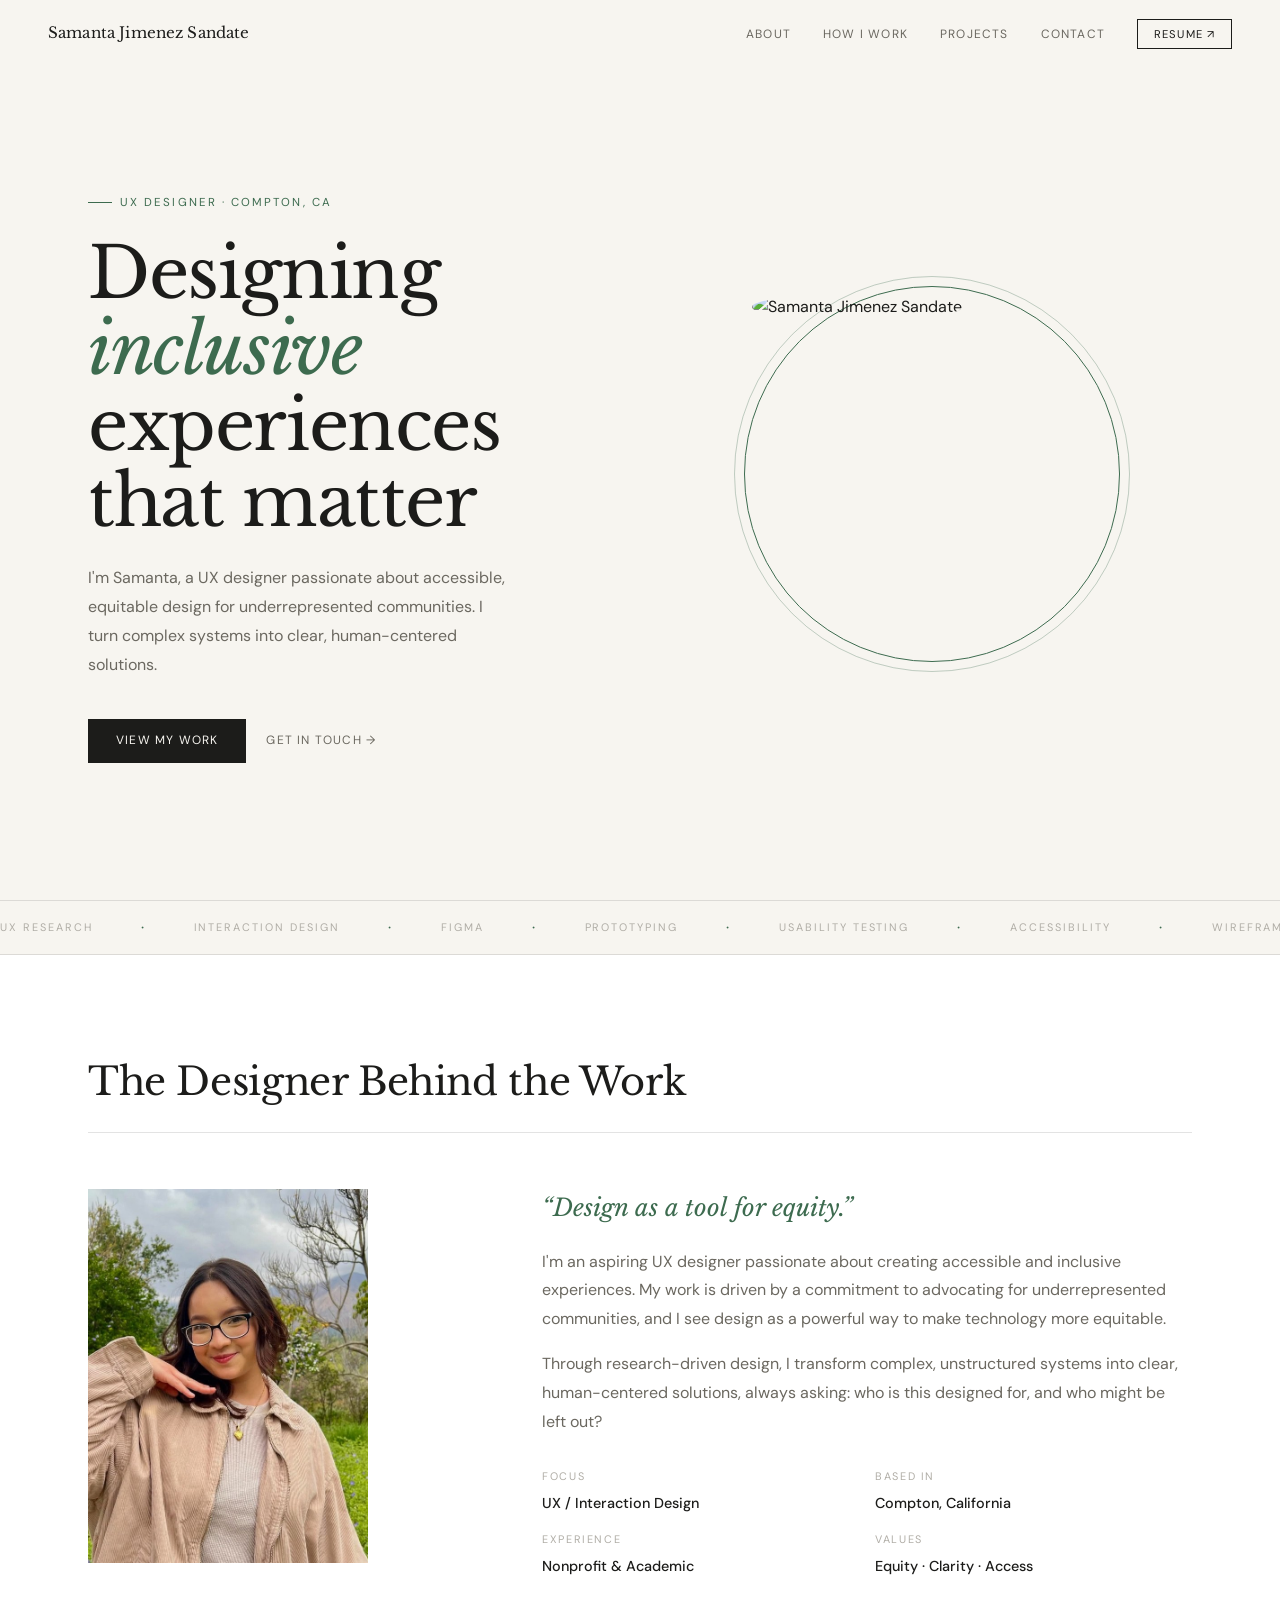
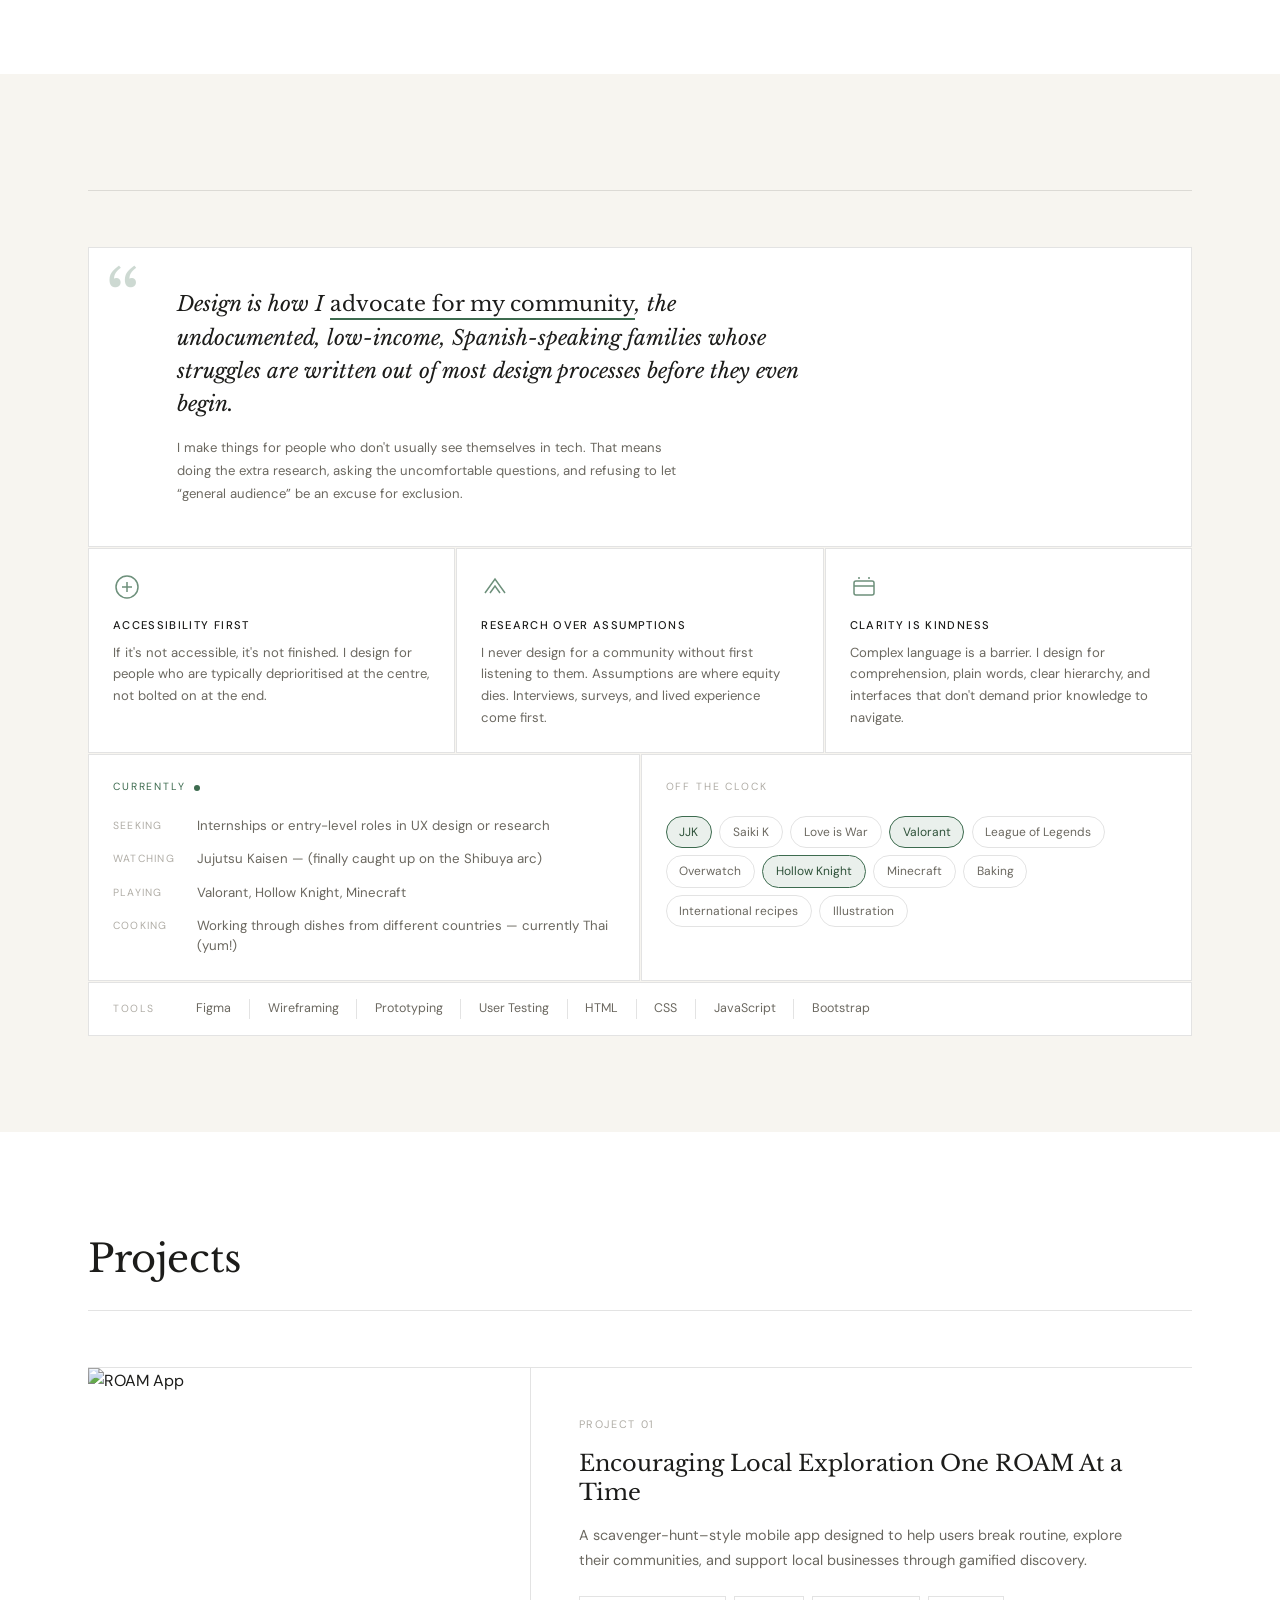
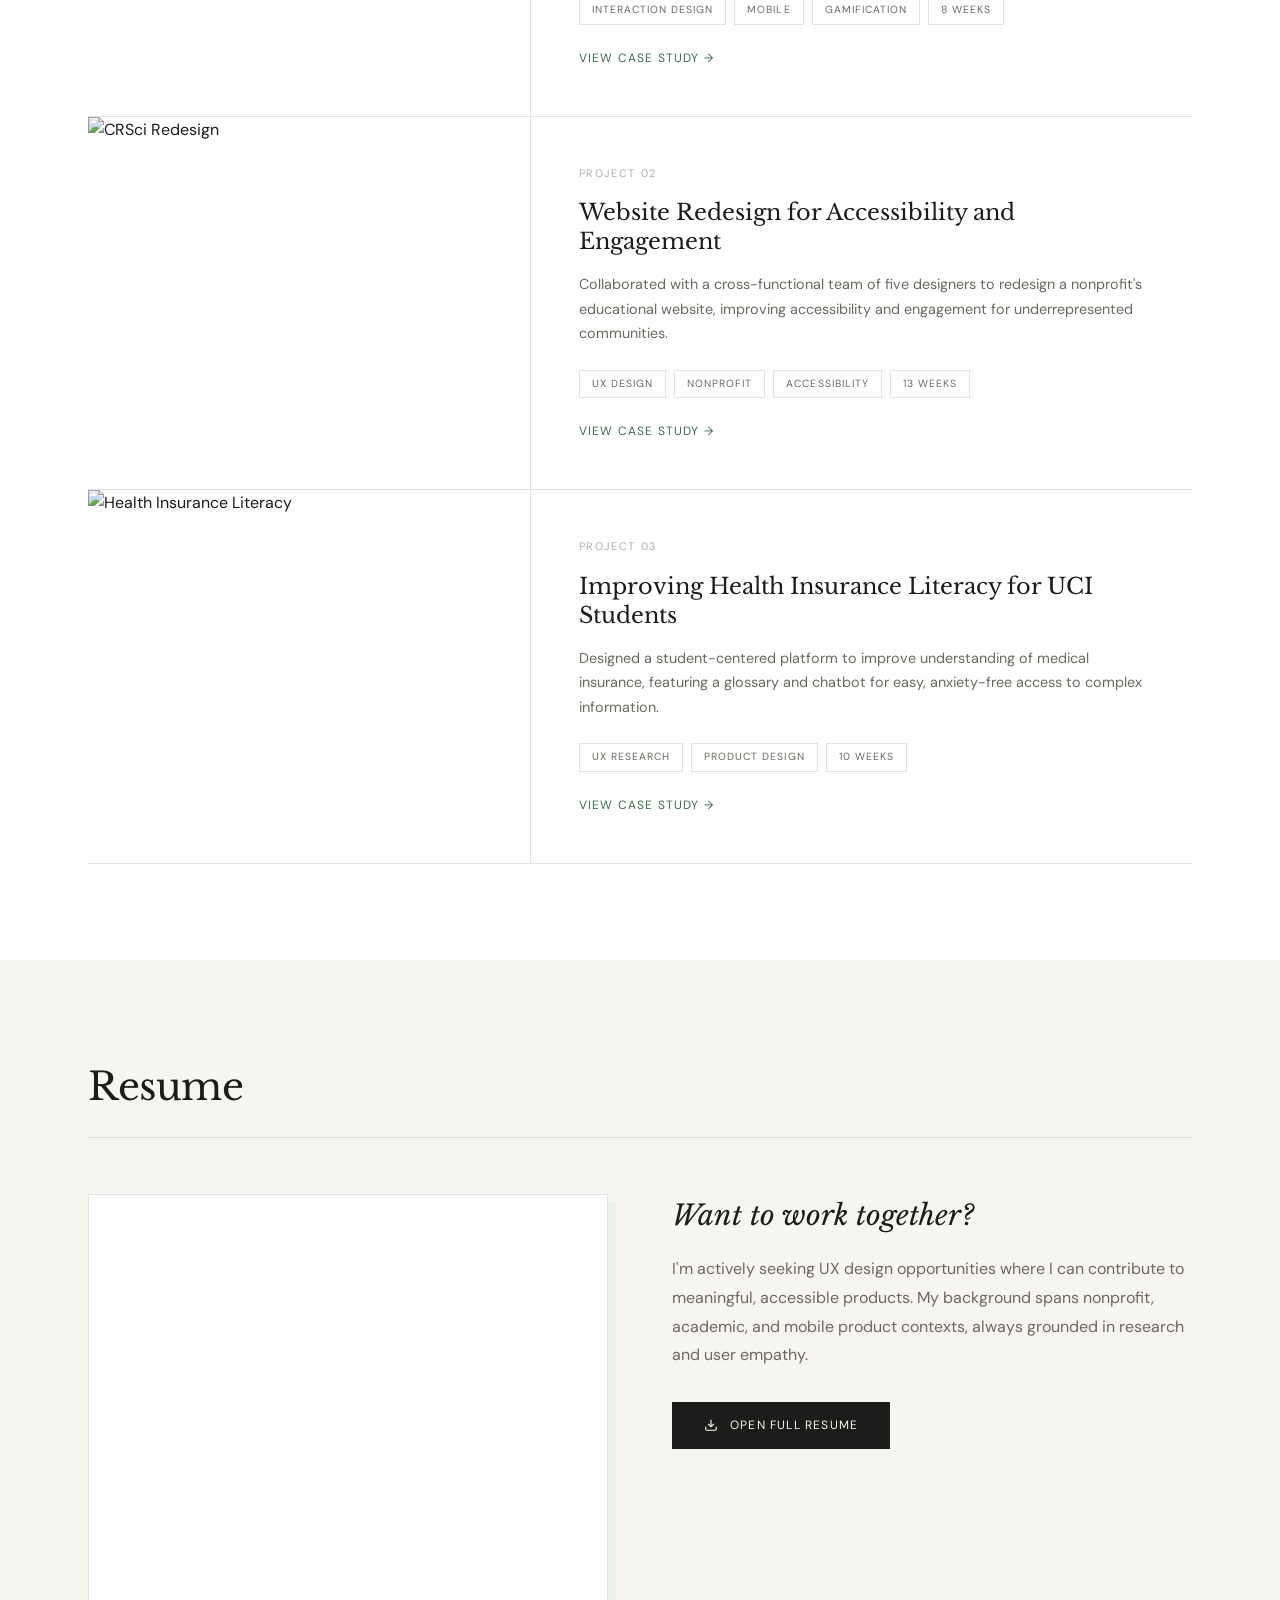
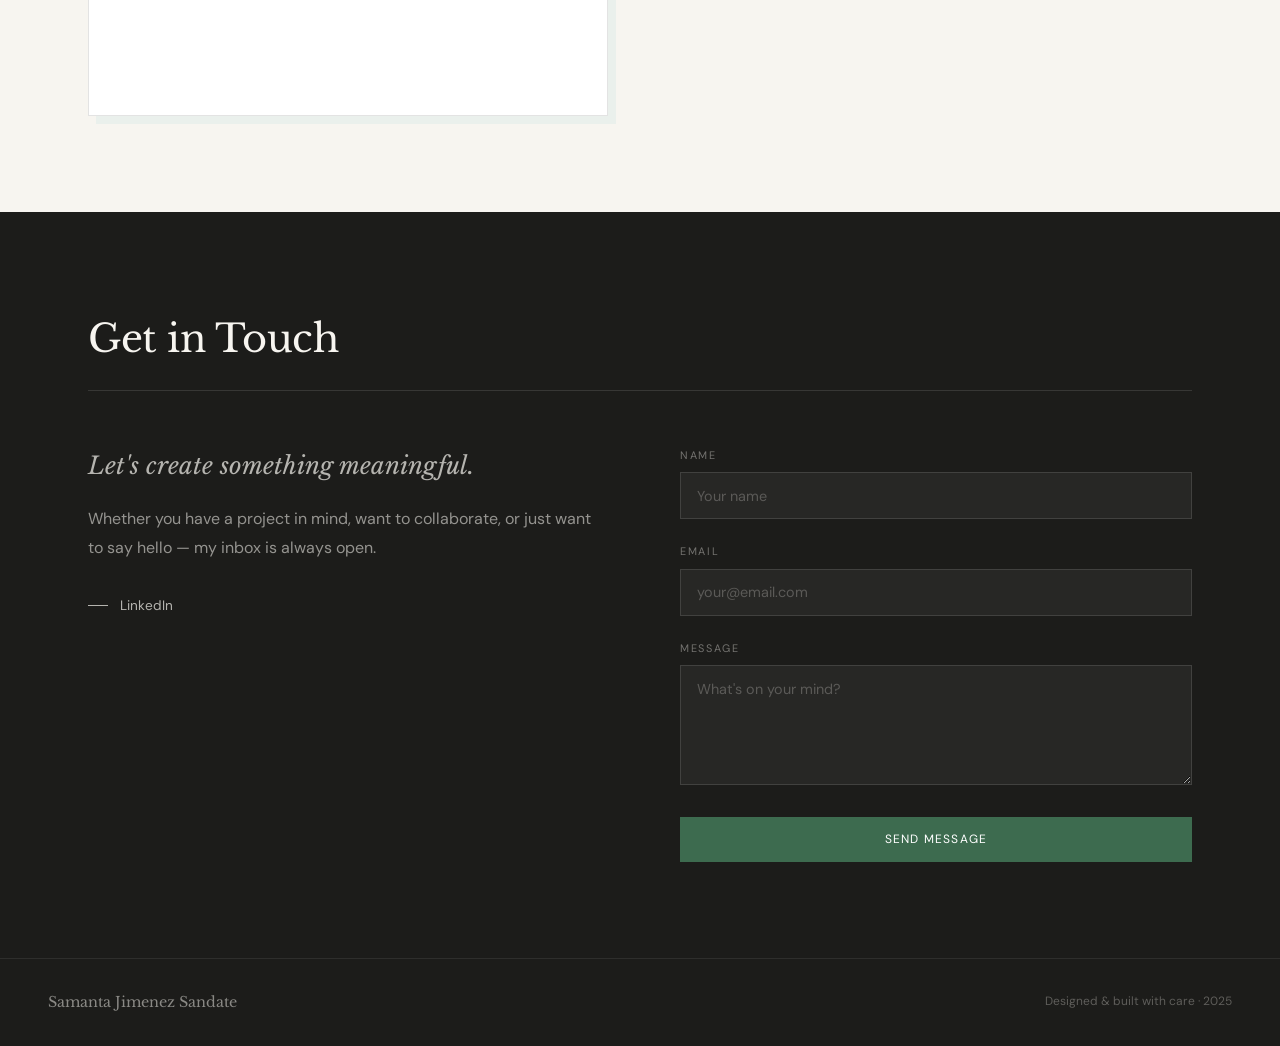
==== commit a4328efd: "yessss" ====
--- a/index.html
+++ b/index.html
@@ -249,7 +249,7 @@
       <li><a href="#skills">How I Work</a></li>
       <li><a href="#projects">Projects</a></li>
       <li><a href="#contact">Contact</a></li>
-      <li><a href="https://docs.google.com/document/d/1Hm_ONmTTfkXYq-15ansZrLJVU6pcIB7MnljaQ3-lBNk/edit?usp=sharing" target="_blank" class="resume-btn">Resume &#x2197;</a></li>
+      <li><a href="https://drive.google.com/file/d/12p9zVZ6ncvjYhI-8IILt6tvQNBFpRHy_/view?usp=drive_link" target="_blank" class="resume-btn">Resume &#x2197;</a></li>
     </ul>
   </nav>
 
@@ -258,7 +258,7 @@
     <div class="hero-text">
       <p class="hero-tag">UX Designer &middot; Compton, CA</p>
       <h1 class="hero-title">Designing <em>inclusive</em><br>experiences that matter</h1>
-      <p class="hero-bio">I'm Samanta,a UX designer passionate about accessible, equitable design for underrepresented communities. I turn complex systems into clear, human-centered solutions.</p>
+      <p class="hero-bio">I'm Samanta, a UX designer passionate about accessible, equitable design for underrepresented communities. I turn complex systems into clear, human-centered solutions.</p>
       <div class="hero-actions">
         <a href="#projects" class="btn-dark">View My Work</a>
         <a href="#contact" class="btn-ghost">Get in touch &rarr;</a>
@@ -300,7 +300,7 @@
     <div class="section-wrap">
       <div class="section-header reveal">
         <span class="section-num">01</span>
-        <h2 class="section-title">About Me</h2>
+        <h2 class="section-title">The Designer Behind the Work</h2>
       </div>
       <div class="about-grid">
         <div class="about-portrait reveal">
@@ -326,7 +326,6 @@
     <div class="section-wrap">
       <div class="section-header reveal">
         <span class="section-num">02</span>
-        <h2 class="section-title">How I work</h2>
       </div>
       <div class="hiw-philosophy reveal">
         <p class="hiw-quote">Design is how I <em>advocate for my community</em>, the undocumented, low-income, Spanish-speaking families whose struggles are written out of most design processes before they even begin.</p>
@@ -352,7 +351,7 @@
       <div class="hiw-bottom reveal">
         <div class="hiw-currently">
           <div class="hiw-currently-label">Currently</div>
-          <div class="hiw-currently-item"><span class="hiw-key">Seeking</span><span>UX internships or entry-level positions</span></div>
+          <div class="hiw-currently-item"><span class="hiw-key">Seeking</span><span>Internships or entry-level roles in UX design or research</span></div>
           <div class="hiw-currently-item"><span class="hiw-key">Watching</span><span>Jujutsu Kaisen &mdash; (finally caught up on the Shibuya arc)</span></div>
           <div class="hiw-currently-item"><span class="hiw-key">Playing</span><span>Valorant, Hollow Knight, Minecraft</span></div>
           <div class="hiw-currently-item"><span class="hiw-key">Cooking</span><span>Working through dishes from different countries &mdash; currently Thai (yum!)</span></div>
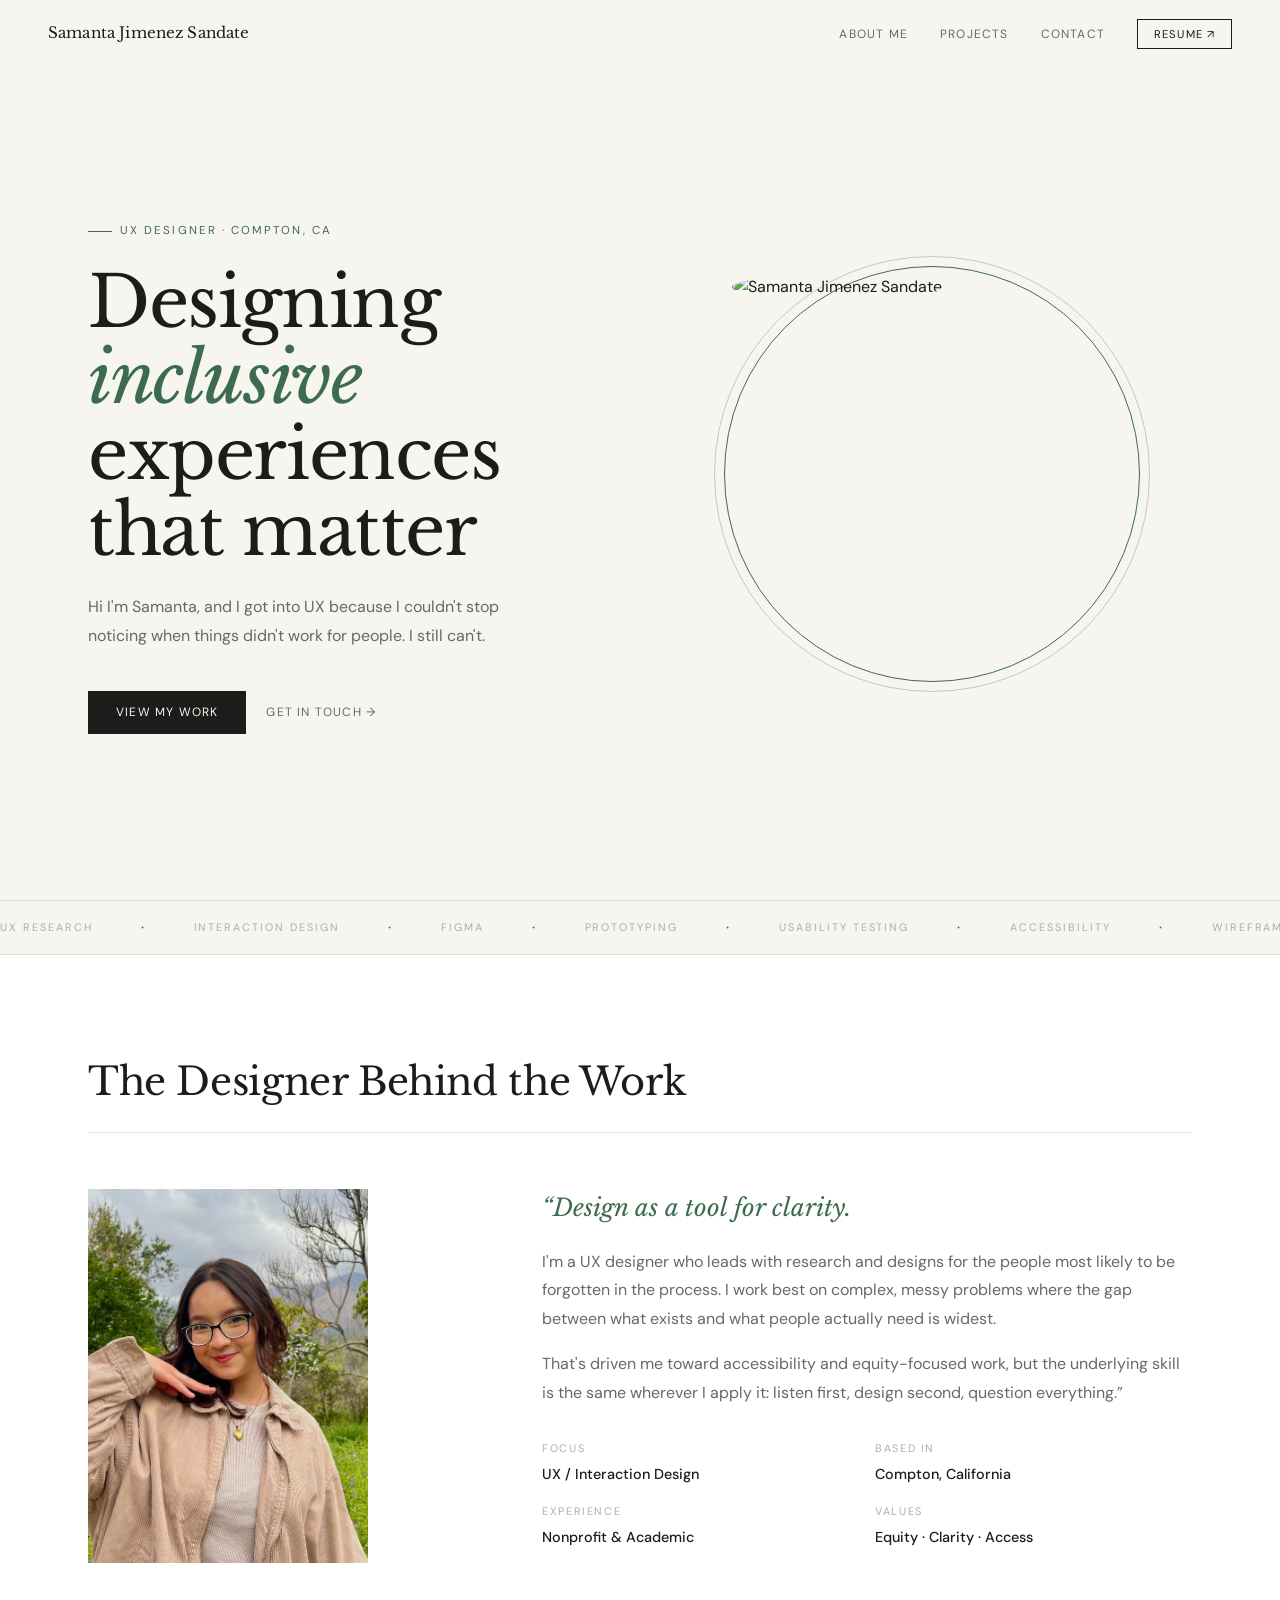
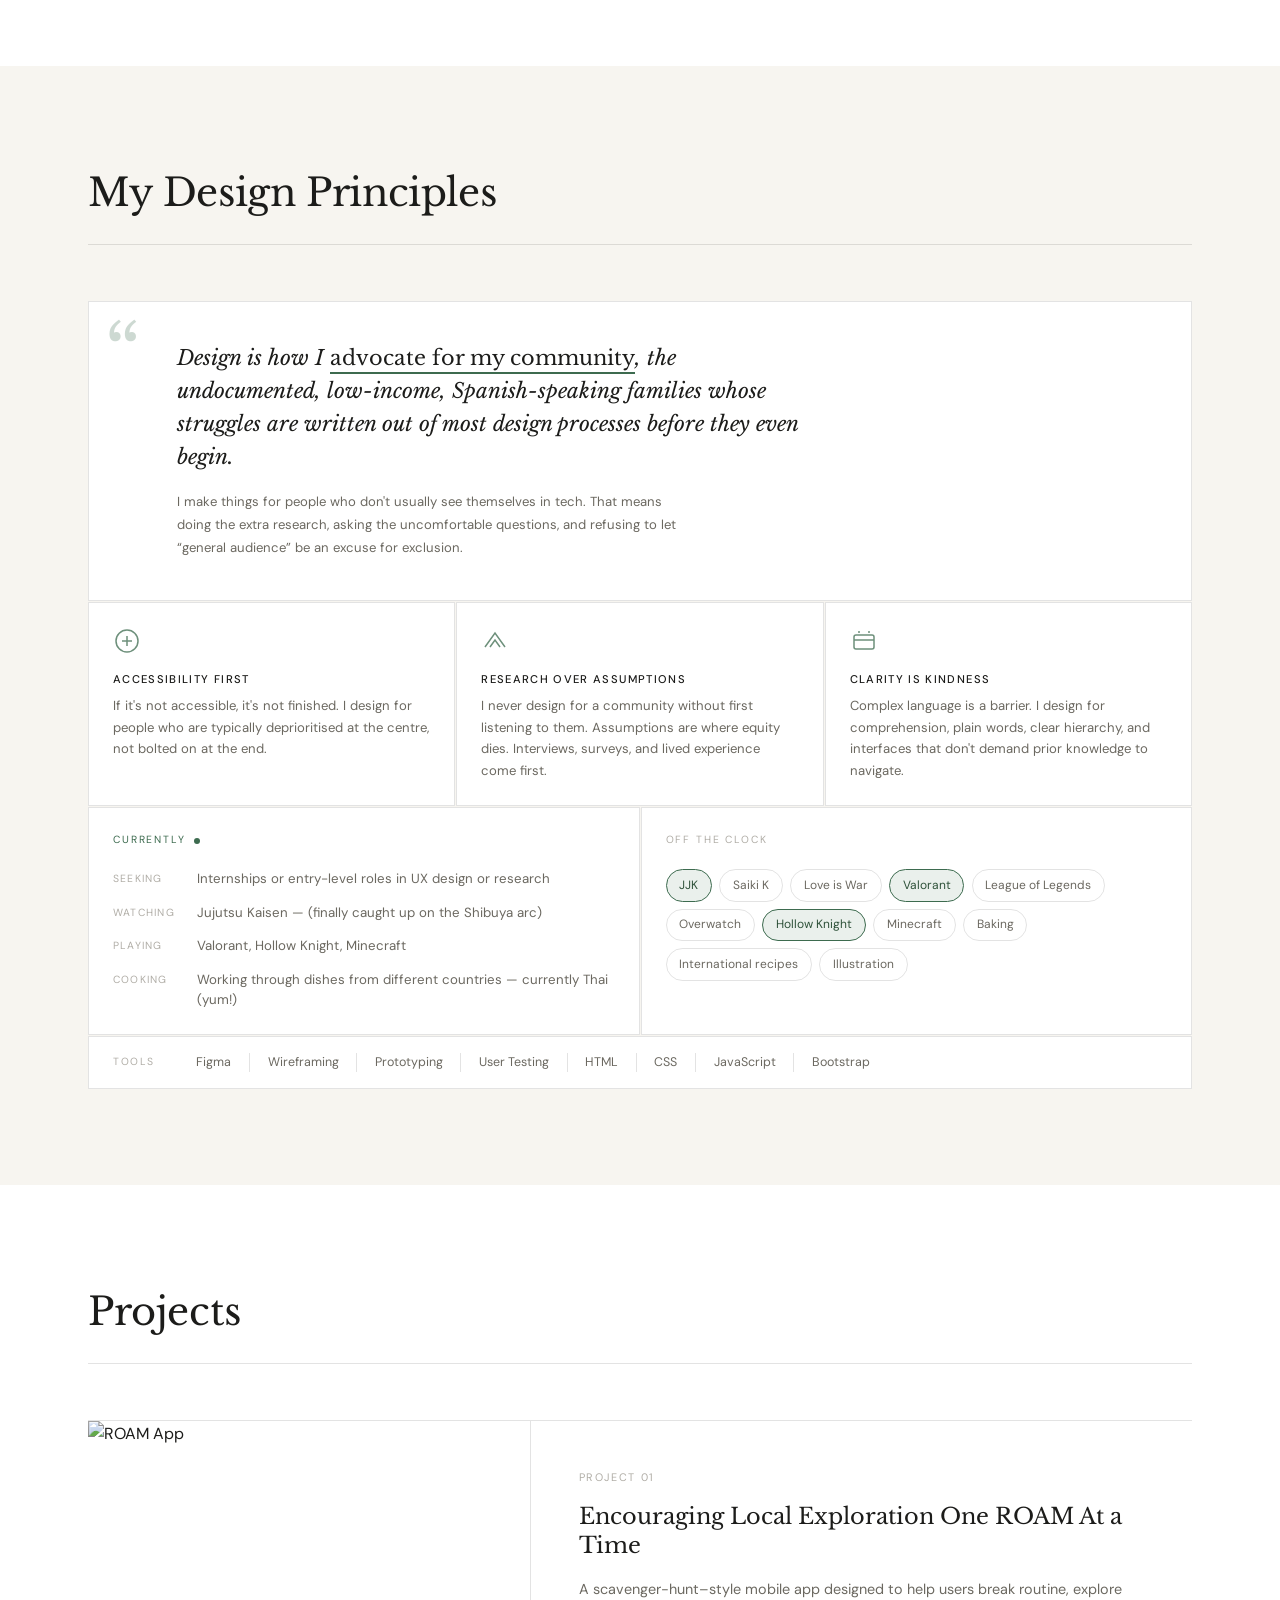
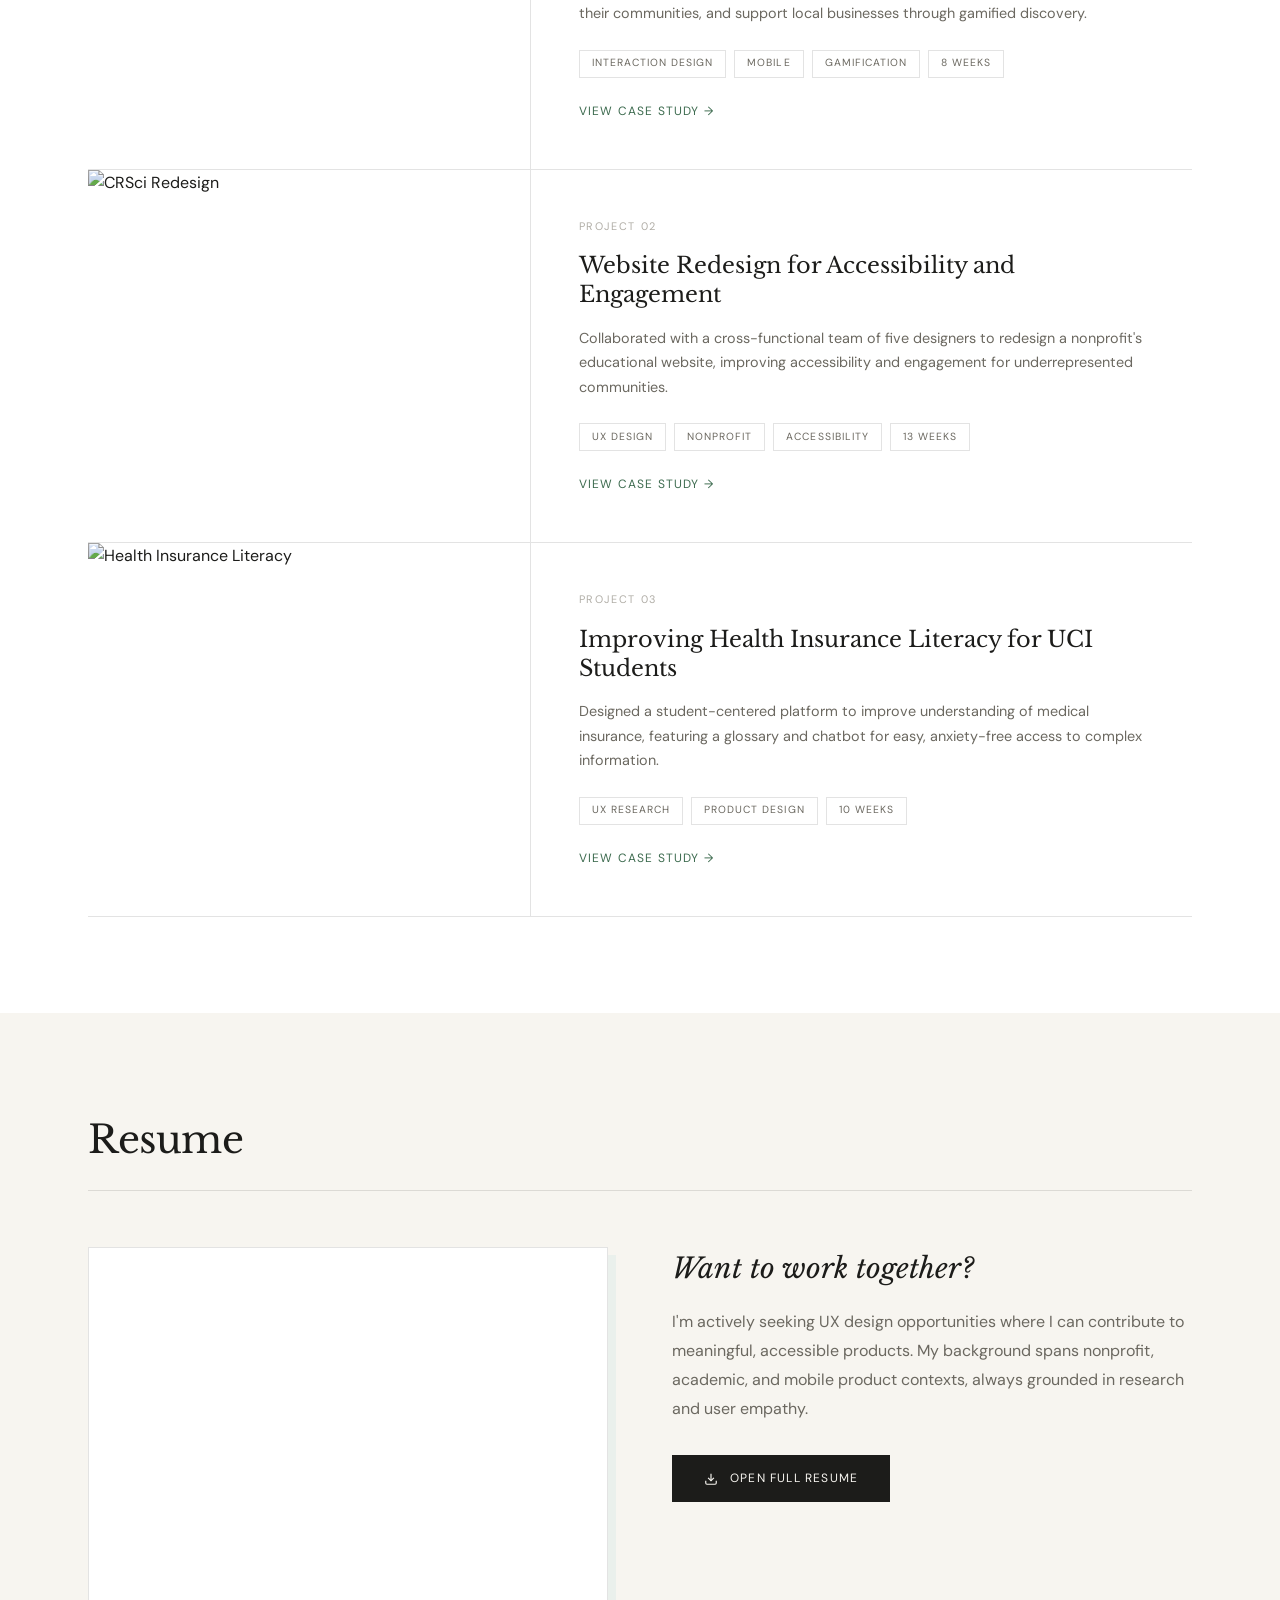
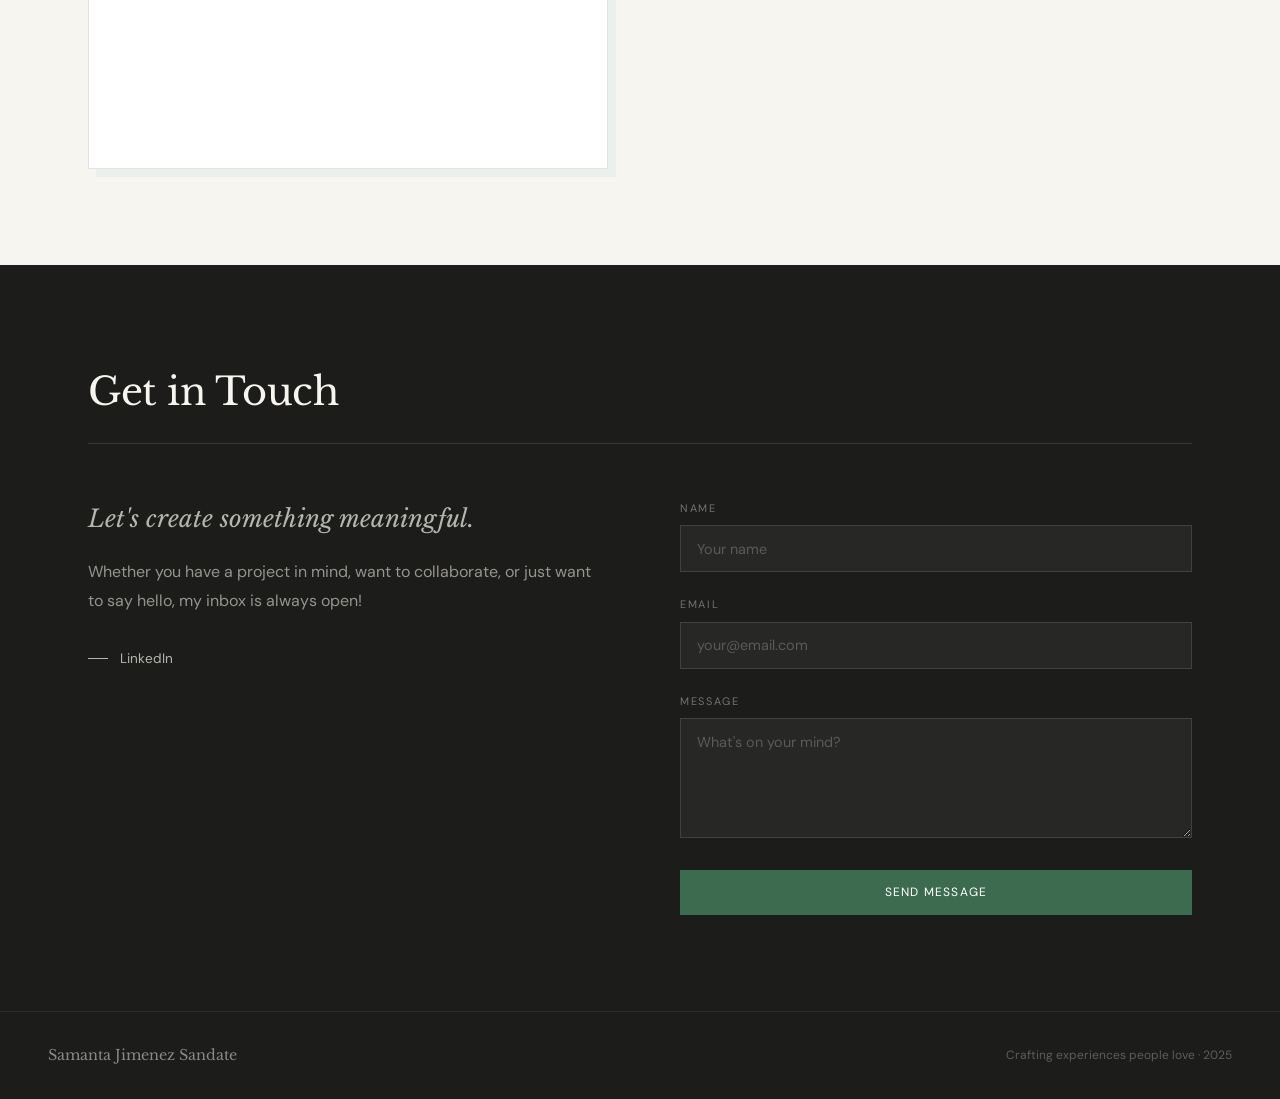
==== commit 37c159cc: "YAY" ====
--- a/index.html
+++ b/index.html
@@ -63,7 +63,7 @@
     .hero-image-col { display: flex; justify-content: center; align-items: center; opacity: 0; animation: fadeIn 1s .5s forwards; }
     .hero-avatar-wrap {
       position: relative;
-      width: 360px; height: 360px;
+      width: 400px; height: 400px;
     }
     .hero-avatar-wrap::before {
       content: '';
@@ -245,11 +245,10 @@
   <nav id="main-nav">
     <a href="#home" class="nav-name">Samanta Jimenez Sandate</a>
     <ul class="nav-links">
-      <li><a href="#about">About</a></li>
-      <li><a href="#skills">How I Work</a></li>
+      <li><a href="#about">About Me</a></li>
       <li><a href="#projects">Projects</a></li>
       <li><a href="#contact">Contact</a></li>
-      <li><a href="https://drive.google.com/file/d/12p9zVZ6ncvjYhI-8IILt6tvQNBFpRHy_/view?usp=drive_link" target="_blank" class="resume-btn">Resume &#x2197;</a></li>
+      <li><a href="https://drive.google.com/file/d/1EqR-cvVrgBOCK9kJn32Eg5jQ_mkOz7Gr/view?usp=drive_link" target="_blank" class="resume-btn">Resume &#x2197;</a></li>
     </ul>
   </nav>
 
@@ -258,7 +257,7 @@
     <div class="hero-text">
       <p class="hero-tag">UX Designer &middot; Compton, CA</p>
       <h1 class="hero-title">Designing <em>inclusive</em><br>experiences that matter</h1>
-      <p class="hero-bio">I'm Samanta, a UX designer passionate about accessible, equitable design for underrepresented communities. I turn complex systems into clear, human-centered solutions.</p>
+      <p class="hero-bio">Hi I'm Samanta, and I got into UX because I couldn't stop noticing when things didn't work for people. I still can't.</p>
       <div class="hero-actions">
         <a href="#projects" class="btn-dark">View My Work</a>
         <a href="#contact" class="btn-ghost">Get in touch &rarr;</a>
@@ -307,9 +306,9 @@
           <img src="samanta_photo.jpg" alt="Samanta Jimenez Sandate">
         </div>
         <div class="about-content">
-          <h3 class="reveal">&ldquo;Design as a tool for equity.&rdquo;</h3>
-          <p class="reveal reveal-delay-1">I'm an aspiring UX designer passionate about creating accessible and inclusive experiences. My work is driven by a commitment to advocating for underrepresented communities, and I see design as a powerful way to make technology more equitable.</p>
-          <p class="reveal reveal-delay-2">Through research-driven design, I transform complex, unstructured systems into clear, human-centered solutions, always asking: who is this designed for, and who might be left out?</p>
+          <h3 class="reveal">&ldquo;Design as a tool for clarity.</h3>
+          <p class="reveal reveal-delay-1">I'm a UX designer who leads with research and designs for the people most likely to be forgotten in the process. I work best on complex, messy problems where the gap between what exists and what people actually need is widest.</p>
+          <p class="reveal reveal-delay-2">That's driven me toward accessibility and equity-focused work, but the underlying skill is the same wherever I apply it: listen first, design second, question everything.&rdquo;</p>
           <div class="about-details reveal reveal-delay-3">
             <div class="about-detail-item"><span>Focus</span><strong>UX / Interaction Design</strong></div>
             <div class="about-detail-item"><span>Based in</span><strong>Compton, California</strong></div>
@@ -326,6 +325,7 @@
     <div class="section-wrap">
       <div class="section-header reveal">
         <span class="section-num">02</span>
+         <h3 class="section-title">My Design Principles</hclass=>
       </div>
       <div class="hiw-philosophy reveal">
         <p class="hiw-quote">Design is how I <em>advocate for my community</em>, the undocumented, low-income, Spanish-speaking families whose struggles are written out of most design processes before they even begin.</p>
@@ -348,6 +348,7 @@
           <div class="hiw-pdesc">Complex language is a barrier. I design for comprehension, plain words, clear hierarchy, and interfaces that don't demand prior knowledge to navigate.</div>
         </div>
       </div>
+      <section>
       <div class="hiw-bottom reveal">
         <div class="hiw-currently">
           <div class="hiw-currently-label">Currently</div>
@@ -439,7 +440,7 @@
       <div class="resume-layout">
         <div class="resume-embed-wrap reveal">
           <iframe
-            src="https://drive.google.com/file/d/12p9zVZ6ncvjYhI-8IILt6tvQNBFpRHy_/preview"
+            src="https://drive.google.com/file/d/1-kpN5rPWDDqC7etwYibTYNah39SXuRi5/preview"
             title="Samanta Jimenez Sandate Resume"
             allow="autoplay">
           </iframe>
@@ -447,7 +448,7 @@
         <div class="resume-content">
           <h3 class="reveal">Want to work together?</h3>
           <p class="reveal reveal-delay-1">I'm actively seeking UX design opportunities where I can contribute to meaningful, accessible products. My background spans nonprofit, academic, and mobile product contexts, always grounded in research and user empathy.</p>
-          <a href="https://drive.google.com/file/d/12p9zVZ6ncvjYhI-8IILt6tvQNBFpRHy_/view?usp=drive_link" target="_blank" class="resume-download reveal reveal-delay-2">
+          <a href="https://drive.google.com/file/d/1-kpN5rPWDDqC7etwYibTYNah39SXuRi5/view?usp=drive_link" target="_blank" class="resume-download reveal reveal-delay-2">
             <svg viewBox="0 0 24 24" fill="none" stroke="currentColor" stroke-width="2"><path d="M21 15v4a2 2 0 01-2 2H5a2 2 0 01-2-2v-4"/><polyline points="7 10 12 15 17 10"/><line x1="12" y1="15" x2="12" y2="3"/></svg>
             Open Full Resume
           </a>
@@ -466,7 +467,7 @@
       <div class="contact-grid">
         <div class="contact-info">
           <h3 class="reveal">Let's create something meaningful.</h3>
-          <p class="reveal reveal-delay-1">Whether you have a project in mind, want to collaborate, or just want to say hello &mdash; my inbox is always open.</p>
+          <p class="reveal reveal-delay-1">Whether you have a project in mind, want to collaborate, or just want to say hello, my inbox is always open! </p>
           <div class="contact-socials reveal reveal-delay-2">
             <a href="https://www.linkedin.com/in/samanta-jimenez-sandate-526369333" target="_blank" class="contact-social-link"><span class="social-line"></span>LinkedIn</a>
           </div>
@@ -496,7 +497,7 @@
   <!-- FOOTER -->
   <footer>
     <span class="footer-name">Samanta Jimenez Sandate</span>
-    <span class="footer-note">Designed &amp; built with care &middot; 2025</span>
+    <span class="footer-note">Crafting experiences people love &middot; 2025</span>
   </footer>
 
   <script>
